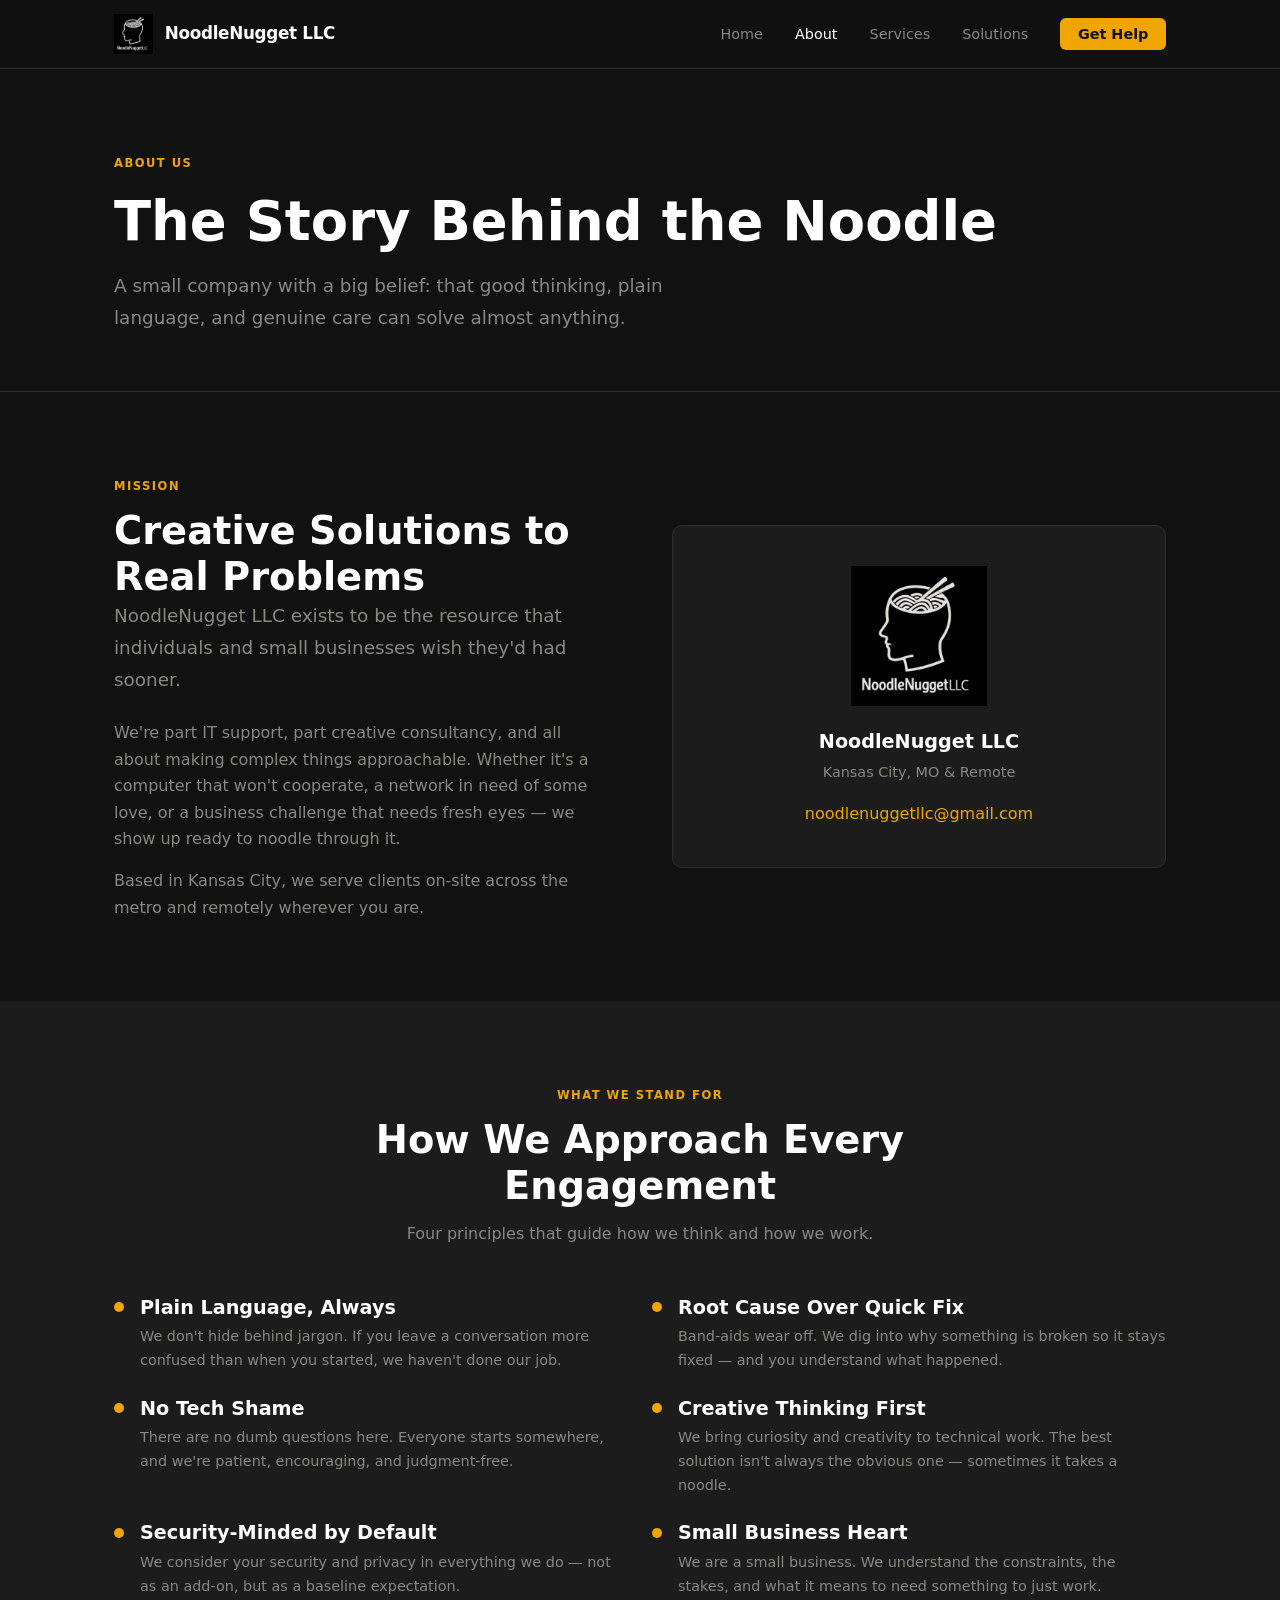
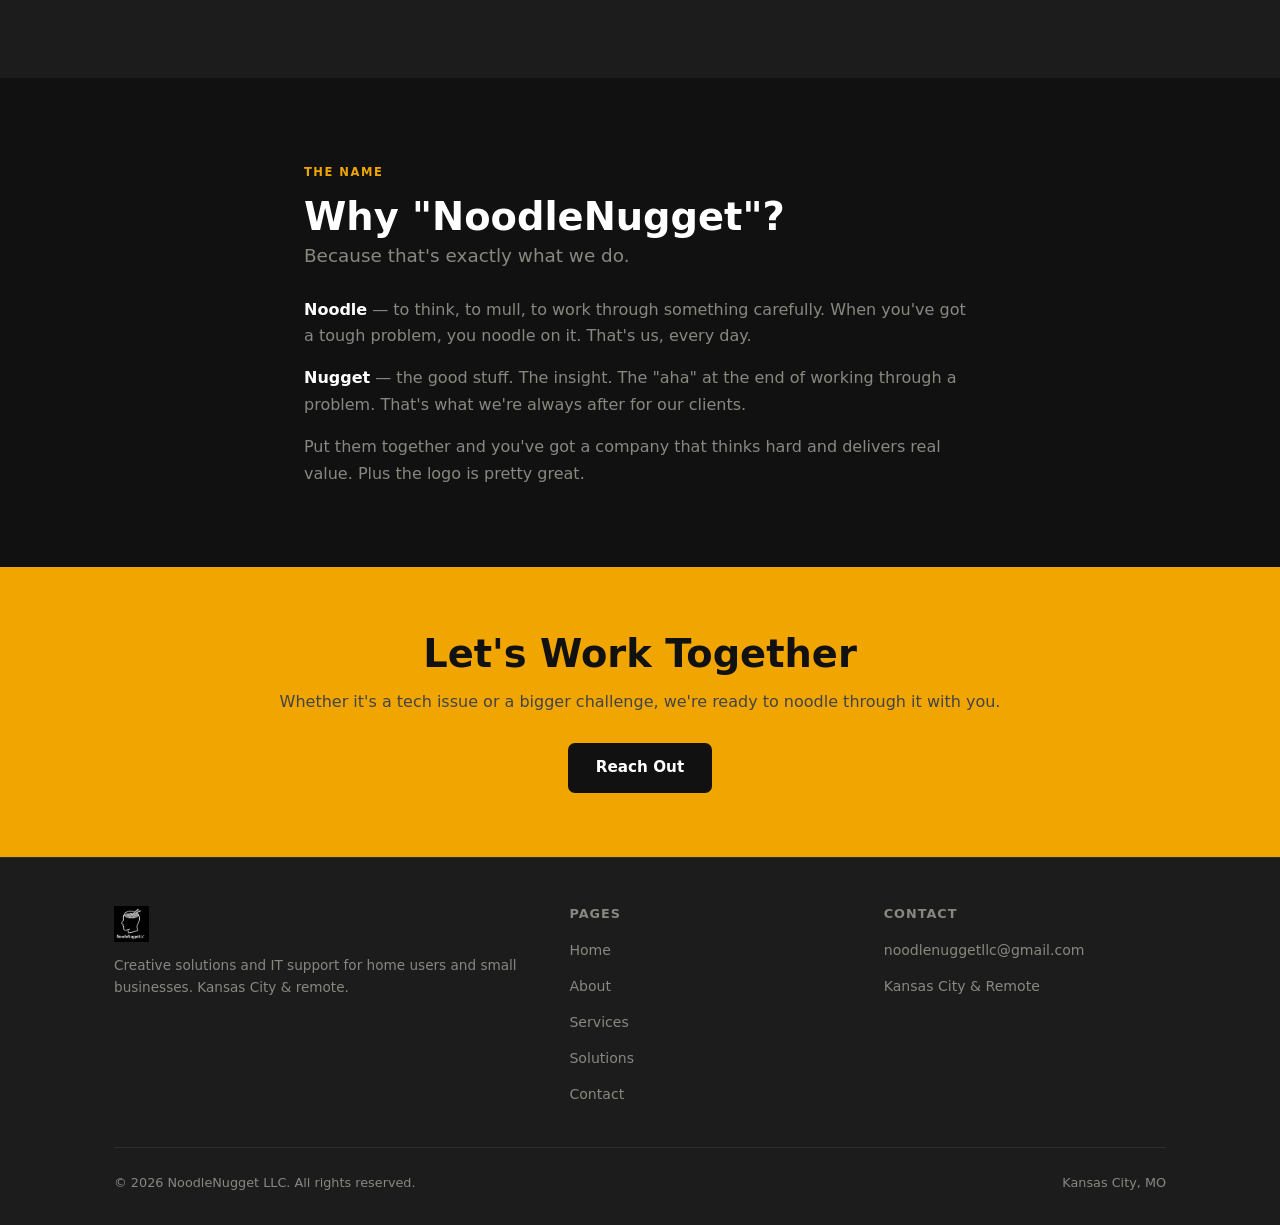
==== about.html @ a813c884 "Initial site launch for noodlenuggetllc.com 5-page static site: Home, About, Services, Solutions, Co" ====
<!DOCTYPE html>
<html lang="en">
<head>
  <meta charset="UTF-8" />
  <meta name="viewport" content="width=device-width, initial-scale=1.0" />
  <title>About — NoodleNugget LLC</title>
  <meta name="description" content="Learn about NoodleNugget LLC — a Kansas City creative think tank and IT support company built on approachable expertise and real-world solutions." />
  <link rel="stylesheet" href="css/style.css" />
  <link rel="icon" href="assets/logo.png" />
</head>
<body>

  <!-- NAV -->
  <nav>
    <div class="nav-inner">
      <a href="index.html" class="nav-logo">
        <img src="assets/logo.png" alt="NoodleNugget LLC logo" />
        <span>NoodleNugget LLC</span>
      </a>
      <button class="nav-toggle" onclick="toggleNav()" aria-label="Toggle menu">&#9776;</button>
      <ul class="nav-links" id="navLinks">
        <li><a href="index.html">Home</a></li>
        <li><a href="about.html" class="active">About</a></li>
        <li><a href="services.html">Services</a></li>
        <li><a href="solutions.html">Solutions</a></li>
        <li><a href="contact.html" class="nav-cta">Get Help</a></li>
      </ul>
    </div>
  </nav>

  <!-- PAGE HERO -->
  <section class="page-hero">
    <div class="container">
      <span class="tag">About Us</span>
      <h1>The Story Behind the Noodle</h1>
      <p class="lead">A small company with a big belief: that good thinking, plain language, and genuine care can solve almost anything.</p>
    </div>
  </section>

  <!-- MISSION -->
  <section class="section">
    <div class="container">
      <div class="grid-2" style="align-items:center; gap:4rem;">
        <div>
          <span class="tag">Mission</span>
          <h2>Creative Solutions to Real Problems</h2>
          <p class="lead" style="margin-bottom:1.5rem;">NoodleNugget LLC exists to be the resource that individuals and small businesses wish they'd had sooner.</p>
          <p style="color:var(--muted); margin-bottom:1rem;">We're part IT support, part creative consultancy, and all about making complex things approachable. Whether it's a computer that won't cooperate, a network in need of some love, or a business challenge that needs fresh eyes — we show up ready to noodle through it.</p>
          <p style="color:var(--muted);">Based in Kansas City, we serve clients on-site across the metro and remotely wherever you are.</p>
        </div>
        <div style="background:var(--surface); border:1px solid var(--border); border-radius:var(--radius); padding:2.5rem; text-align:center;">
          <img src="assets/logo.png" alt="NoodleNugget LLC" style="height:140px; width:auto; margin:0 auto 1.5rem; filter:invert(1);" />
          <h3 style="margin-bottom:0.5rem;">NoodleNugget LLC</h3>
          <p style="color:var(--muted); font-size:0.9rem;">Kansas City, MO &amp; Remote</p>
          <p style="margin-top:1rem;"><a href="mailto:noodlenuggetllc@gmail.com" style="color:var(--amber);">noodlenuggetllc@gmail.com</a></p>
        </div>
      </div>
    </div>
  </section>

  <!-- VALUES -->
  <section class="section section-alt">
    <div class="container">
      <div class="section-header center">
        <span class="tag">What We Stand For</span>
        <h2>How We Approach Every Engagement</h2>
        <p>Four principles that guide how we think and how we work.</p>
      </div>
      <div class="values-grid">
        <div class="value-item">
          <div class="value-dot"></div>
          <div>
            <h3 style="margin-bottom:0.4rem;">Plain Language, Always</h3>
            <p style="color:var(--muted); font-size:0.9rem;">We don't hide behind jargon. If you leave a conversation more confused than when you started, we haven't done our job.</p>
          </div>
        </div>
        <div class="value-item">
          <div class="value-dot"></div>
          <div>
            <h3 style="margin-bottom:0.4rem;">Root Cause Over Quick Fix</h3>
            <p style="color:var(--muted); font-size:0.9rem;">Band-aids wear off. We dig into why something is broken so it stays fixed — and you understand what happened.</p>
          </div>
        </div>
        <div class="value-item">
          <div class="value-dot"></div>
          <div>
            <h3 style="margin-bottom:0.4rem;">No Tech Shame</h3>
            <p style="color:var(--muted); font-size:0.9rem;">There are no dumb questions here. Everyone starts somewhere, and we're patient, encouraging, and judgment-free.</p>
          </div>
        </div>
        <div class="value-item">
          <div class="value-dot"></div>
          <div>
            <h3 style="margin-bottom:0.4rem;">Creative Thinking First</h3>
            <p style="color:var(--muted); font-size:0.9rem;">We bring curiosity and creativity to technical work. The best solution isn't always the obvious one — sometimes it takes a noodle.</p>
          </div>
        </div>
        <div class="value-item">
          <div class="value-dot"></div>
          <div>
            <h3 style="margin-bottom:0.4rem;">Security-Minded by Default</h3>
            <p style="color:var(--muted); font-size:0.9rem;">We consider your security and privacy in everything we do — not as an add-on, but as a baseline expectation.</p>
          </div>
        </div>
        <div class="value-item">
          <div class="value-dot"></div>
          <div>
            <h3 style="margin-bottom:0.4rem;">Small Business Heart</h3>
            <p style="color:var(--muted); font-size:0.9rem;">We are a small business. We understand the constraints, the stakes, and what it means to need something to just work.</p>
          </div>
        </div>
      </div>
    </div>
  </section>

  <!-- WHY THE NAME -->
  <section class="section">
    <div class="container" style="max-width:720px;">
      <span class="tag">The Name</span>
      <h2>Why "NoodleNugget"?</h2>
      <p class="lead" style="margin-bottom:1.5rem;">Because that's exactly what we do.</p>
      <p style="color:var(--muted); margin-bottom:1rem;"><strong style="color:var(--white);">Noodle</strong> — to think, to mull, to work through something carefully. When you've got a tough problem, you noodle on it. That's us, every day.</p>
      <p style="color:var(--muted); margin-bottom:1rem;"><strong style="color:var(--white);">Nugget</strong> — the good stuff. The insight. The "aha" at the end of working through a problem. That's what we're always after for our clients.</p>
      <p style="color:var(--muted);">Put them together and you've got a company that thinks hard and delivers real value. Plus the logo is pretty great.</p>
    </div>
  </section>

  <!-- CTA -->
  <div class="cta-band">
    <div class="container">
      <h2>Let's Work Together</h2>
      <p>Whether it's a tech issue or a bigger challenge, we're ready to noodle through it with you.</p>
      <a href="contact.html" class="btn btn-dark">Reach Out</a>
    </div>
  </div>

  <!-- FOOTER -->
  <footer>
    <div class="container">
      <div class="footer-inner">
        <div class="footer-brand">
          <img src="assets/logo.png" alt="NoodleNugget LLC" />
          <p>Creative solutions and IT support for home users and small businesses. Kansas City &amp; remote.</p>
        </div>
        <div class="footer-col">
          <h4>Pages</h4>
          <ul>
            <li><a href="index.html">Home</a></li>
            <li><a href="about.html">About</a></li>
            <li><a href="services.html">Services</a></li>
            <li><a href="solutions.html">Solutions</a></li>
            <li><a href="contact.html">Contact</a></li>
          </ul>
        </div>
        <div class="footer-col">
          <h4>Contact</h4>
          <ul>
            <li><a href="mailto:noodlenuggetllc@gmail.com">noodlenuggetllc@gmail.com</a></li>
            <li><a href="contact.html">Kansas City &amp; Remote</a></li>
          </ul>
        </div>
      </div>
      <div class="footer-bottom">
        <span>&copy; 2026 NoodleNugget LLC. All rights reserved.</span>
        <span>Kansas City, MO</span>
      </div>
    </div>
  </footer>

  <script>
    function toggleNav() {
      document.getElementById('navLinks').classList.toggle('open');
    }
  </script>
</body>
</html>
---- css/style.css ----
/* =============================================
   NoodleNugget LLC — Global Stylesheet
   ============================================= */

:root {
  --bg:        #111111;
  --surface:   #1c1c1c;
  --surface2:  #242424;
  --border:    #2e2e2e;
  --amber:     #f0a500;
  --amber-lt:  #f5bc40;
  --text:      #e8e8e6;
  --muted:     #888880;
  --white:     #ffffff;
  --radius:    10px;
  --max-w:     1100px;
  --font:      'Inter', 'Segoe UI', system-ui, sans-serif;
  --font-head: 'Inter', 'Segoe UI', system-ui, sans-serif;
}

/* Reset */
*, *::before, *::after { box-sizing: border-box; margin: 0; padding: 0; }
html { scroll-behavior: smooth; }

body {
  font-family: var(--font);
  background: var(--bg);
  color: var(--text);
  line-height: 1.65;
  font-size: 1rem;
}

img { max-width: 100%; display: block; }
a  { color: var(--amber); text-decoration: none; }
a:hover { color: var(--amber-lt); }

/* ── UTILITIES ────────────────────────────── */
.container {
  max-width: var(--max-w);
  margin: 0 auto;
  padding: 0 1.5rem;
}

.section {
  padding: 5rem 0;
}

.section-alt {
  background: var(--surface);
}

.tag {
  display: inline-block;
  font-size: 0.72rem;
  font-weight: 700;
  text-transform: uppercase;
  letter-spacing: 1.5px;
  color: var(--amber);
  margin-bottom: 0.75rem;
}

h1, h2, h3, h4 {
  font-family: var(--font-head);
  font-weight: 700;
  line-height: 1.2;
  color: var(--white);
}

h1 { font-size: clamp(2.2rem, 5vw, 3.4rem); }
h2 { font-size: clamp(1.6rem, 3.5vw, 2.4rem); }
h3 { font-size: 1.2rem; }

p { color: var(--text); margin-bottom: 1rem; }
p:last-child { margin-bottom: 0; }

.lead {
  font-size: 1.15rem;
  color: var(--muted);
  line-height: 1.75;
}

.btn {
  display: inline-block;
  padding: 0.75rem 1.75rem;
  border-radius: 7px;
  font-weight: 600;
  font-size: 0.95rem;
  cursor: pointer;
  border: none;
  transition: all 0.2s;
  text-decoration: none;
}

.btn-primary {
  background: var(--amber);
  color: #111;
}

.btn-primary:hover {
  background: var(--amber-lt);
  color: #111;
  transform: translateY(-1px);
}

.btn-ghost {
  background: transparent;
  border: 1px solid var(--border);
  color: var(--text);
}

.btn-ghost:hover {
  border-color: var(--amber);
  color: var(--amber);
}

.grid-2 {
  display: grid;
  grid-template-columns: 1fr 1fr;
  gap: 2rem;
}

.grid-3 {
  display: grid;
  grid-template-columns: repeat(3, 1fr);
  gap: 1.5rem;
}

@media (max-width: 780px) {
  .grid-2, .grid-3 { grid-template-columns: 1fr; }
}

/* ── NAV ──────────────────────────────────── */
nav {
  position: sticky;
  top: 0;
  z-index: 100;
  background: rgba(17, 17, 17, 0.92);
  backdrop-filter: blur(12px);
  border-bottom: 1px solid var(--border);
}

.nav-inner {
  display: flex;
  align-items: center;
  justify-content: space-between;
  height: 68px;
  max-width: var(--max-w);
  margin: 0 auto;
  padding: 0 1.5rem;
}

.nav-logo {
  display: flex;
  align-items: center;
  gap: 0.75rem;
  text-decoration: none;
}

.nav-logo img {
  height: 40px;
  width: auto;
  filter: invert(1);
}

.nav-logo span {
  font-weight: 700;
  font-size: 1.05rem;
  color: var(--white);
  letter-spacing: -0.3px;
}

.nav-links {
  display: flex;
  align-items: center;
  gap: 2rem;
  list-style: none;
}

.nav-links a {
  color: var(--muted);
  font-size: 0.9rem;
  font-weight: 500;
  transition: color 0.2s;
  text-decoration: none;
}

.nav-links a:hover,
.nav-links a.active {
  color: var(--white);
}

.nav-cta {
  background: var(--amber);
  color: #111 !important;
  padding: 0.5rem 1.1rem;
  border-radius: 6px;
  font-weight: 600 !important;
}

.nav-cta:hover {
  background: var(--amber-lt);
  color: #111 !important;
}

.nav-toggle {
  display: none;
  background: none;
  border: none;
  color: var(--text);
  font-size: 1.4rem;
  cursor: pointer;
}

@media (max-width: 700px) {
  .nav-links { display: none; }
  .nav-toggle { display: block; }
  .nav-links.open {
    display: flex;
    flex-direction: column;
    position: absolute;
    top: 68px;
    left: 0; right: 0;
    background: var(--surface);
    border-bottom: 1px solid var(--border);
    padding: 1rem 1.5rem;
    gap: 1rem;
  }
}

/* ── HERO ─────────────────────────────────── */
.hero {
  padding: 7rem 0 5rem;
  position: relative;
  overflow: hidden;
}

.hero::before {
  content: '';
  position: absolute;
  top: -200px; right: -200px;
  width: 600px; height: 600px;
  background: radial-gradient(circle, rgba(240,165,0,0.08) 0%, transparent 70%);
  pointer-events: none;
}

.hero-inner {
  display: grid;
  grid-template-columns: 1fr auto;
  gap: 3rem;
  align-items: center;
}

.hero-badge {
  display: inline-flex;
  align-items: center;
  gap: 0.5rem;
  background: rgba(240,165,0,0.1);
  border: 1px solid rgba(240,165,0,0.25);
  border-radius: 99px;
  padding: 0.35rem 1rem;
  font-size: 0.8rem;
  font-weight: 600;
  color: var(--amber);
  margin-bottom: 1.5rem;
}

.hero h1 { margin-bottom: 1.25rem; }

.hero h1 em {
  font-style: normal;
  color: var(--amber);
}

.hero .lead { margin-bottom: 2rem; }

.hero-actions {
  display: flex;
  gap: 1rem;
  flex-wrap: wrap;
}

.hero-logo {
  width: 220px;
  flex-shrink: 0;
  opacity: 0.9;
  filter: invert(1);
}

@media (max-width: 700px) {
  .hero-inner { grid-template-columns: 1fr; }
  .hero-logo { display: none; }
}

/* ── WHAT WE DO STRIP ─────────────────────── */
.pillars {
  display: grid;
  grid-template-columns: repeat(3, 1fr);
  gap: 1px;
  background: var(--border);
  border-top: 1px solid var(--border);
  border-bottom: 1px solid var(--border);
}

.pillar {
  background: var(--bg);
  padding: 2.5rem 2rem;
  text-align: center;
  transition: background 0.2s;
}

.pillar:hover { background: var(--surface); }

.pillar-icon {
  font-size: 2rem;
  margin-bottom: 1rem;
}

.pillar h3 { margin-bottom: 0.5rem; }
.pillar p  { font-size: 0.9rem; color: var(--muted); }

@media (max-width: 700px) {
  .pillars { grid-template-columns: 1fr; }
}

/* ── CARDS ────────────────────────────────── */
.card {
  background: var(--surface);
  border: 1px solid var(--border);
  border-radius: var(--radius);
  padding: 1.75rem;
  transition: border-color 0.2s, transform 0.2s;
}

.card:hover {
  border-color: var(--amber);
  transform: translateY(-2px);
}

.card-icon {
  font-size: 1.75rem;
  margin-bottom: 1rem;
}

.card h3 { margin-bottom: 0.5rem; }
.card p  { font-size: 0.9rem; color: var(--muted); }

/* Service list cards */
.service-card {
  background: var(--surface);
  border: 1px solid var(--border);
  border-radius: var(--radius);
  padding: 1.75rem;
  border-left: 3px solid var(--amber);
}

.service-card h3 { margin-bottom: 0.75rem; }

.service-card ul {
  list-style: none;
  display: flex;
  flex-direction: column;
  gap: 0.5rem;
}

.service-card ul li {
  font-size: 0.88rem;
  color: var(--muted);
  padding-left: 1.25rem;
  position: relative;
}

.service-card ul li::before {
  content: '→';
  position: absolute;
  left: 0;
  color: var(--amber);
  font-size: 0.8rem;
}

/* ── SECTION HEADER ───────────────────────── */
.section-header {
  margin-bottom: 3rem;
}

.section-header.center {
  text-align: center;
  max-width: 600px;
  margin-left: auto;
  margin-right: auto;
}

.section-header h2 { margin-bottom: 0.75rem; }
.section-header p  { color: var(--muted); }

/* ── CTA BAND ─────────────────────────────── */
.cta-band {
  background: var(--amber);
  padding: 4rem 0;
  text-align: center;
}

.cta-band h2 { color: #111; margin-bottom: 0.75rem; }
.cta-band p  { color: #444; margin-bottom: 1.75rem; }

.btn-dark {
  background: #111;
  color: var(--white);
}

.btn-dark:hover {
  background: #222;
  color: var(--white);
  transform: translateY(-1px);
}

/* ── FOOTER ───────────────────────────────── */
footer {
  background: var(--surface);
  border-top: 1px solid var(--border);
  padding: 3rem 0 2rem;
}

.footer-inner {
  display: grid;
  grid-template-columns: 1.5fr 1fr 1fr;
  gap: 2rem;
  margin-bottom: 2.5rem;
}

@media (max-width: 700px) {
  .footer-inner { grid-template-columns: 1fr; }
}

.footer-brand img {
  height: 36px;
  filter: invert(1);
  margin-bottom: 0.75rem;
}

.footer-brand p {
  font-size: 0.85rem;
  color: var(--muted);
}

.footer-col h4 {
  font-size: 0.8rem;
  text-transform: uppercase;
  letter-spacing: 1px;
  color: var(--muted);
  margin-bottom: 1rem;
}

.footer-col ul {
  list-style: none;
  display: flex;
  flex-direction: column;
  gap: 0.6rem;
}

.footer-col ul a {
  font-size: 0.88rem;
  color: var(--muted);
  text-decoration: none;
  transition: color 0.2s;
}

.footer-col ul a:hover { color: var(--white); }

.footer-bottom {
  border-top: 1px solid var(--border);
  padding-top: 1.5rem;
  display: flex;
  justify-content: space-between;
  align-items: center;
  font-size: 0.8rem;
  color: var(--muted);
  flex-wrap: wrap;
  gap: 0.5rem;
}

/* ── CONTACT FORM ─────────────────────────── */
.contact-form {
  display: flex;
  flex-direction: column;
  gap: 1rem;
}

.form-row {
  display: grid;
  grid-template-columns: 1fr 1fr;
  gap: 1rem;
}

@media (max-width: 580px) {
  .form-row { grid-template-columns: 1fr; }
}

.form-group {
  display: flex;
  flex-direction: column;
  gap: 0.4rem;
}

.form-group label {
  font-size: 0.82rem;
  color: var(--muted);
  font-weight: 500;
}

.form-group input,
.form-group textarea,
.form-group select {
  background: var(--bg);
  border: 1px solid var(--border);
  border-radius: 6px;
  color: var(--text);
  font-family: var(--font);
  font-size: 0.95rem;
  padding: 0.7rem 0.9rem;
  outline: none;
  transition: border-color 0.2s;
  width: 100%;
}

.form-group input:focus,
.form-group textarea:focus,
.form-group select:focus {
  border-color: var(--amber);
}

.form-group textarea {
  resize: vertical;
  min-height: 130px;
}

/* ── PAGE HERO ────────────────────────────── */
.page-hero {
  padding: 5rem 0 3.5rem;
  border-bottom: 1px solid var(--border);
}

.page-hero .tag { margin-bottom: 1rem; }
.page-hero h1  { margin-bottom: 1rem; }
.page-hero .lead { max-width: 640px; }

/* ── ABOUT ────────────────────────────────── */
.values-grid {
  display: grid;
  grid-template-columns: repeat(2, 1fr);
  gap: 1.5rem;
}

@media (max-width: 600px) {
  .values-grid { grid-template-columns: 1fr; }
}

.value-item {
  display: flex;
  gap: 1rem;
  align-items: flex-start;
}

.value-dot {
  width: 10px;
  height: 10px;
  border-radius: 50%;
  background: var(--amber);
  flex-shrink: 0;
  margin-top: 0.4rem;
}

/* ── SOLUTIONS ────────────────────────────── */
.think-grid {
  display: grid;
  grid-template-columns: repeat(2, 1fr);
  gap: 1.5rem;
}

@media (max-width: 640px) {
  .think-grid { grid-template-columns: 1fr; }
}

/* ── ANIMATIONS ───────────────────────────── */
@keyframes fadeUp {
  from { opacity: 0; transform: translateY(20px); }
  to   { opacity: 1; transform: translateY(0); }
}

.fade-up {
  animation: fadeUp 0.5s ease both;
}
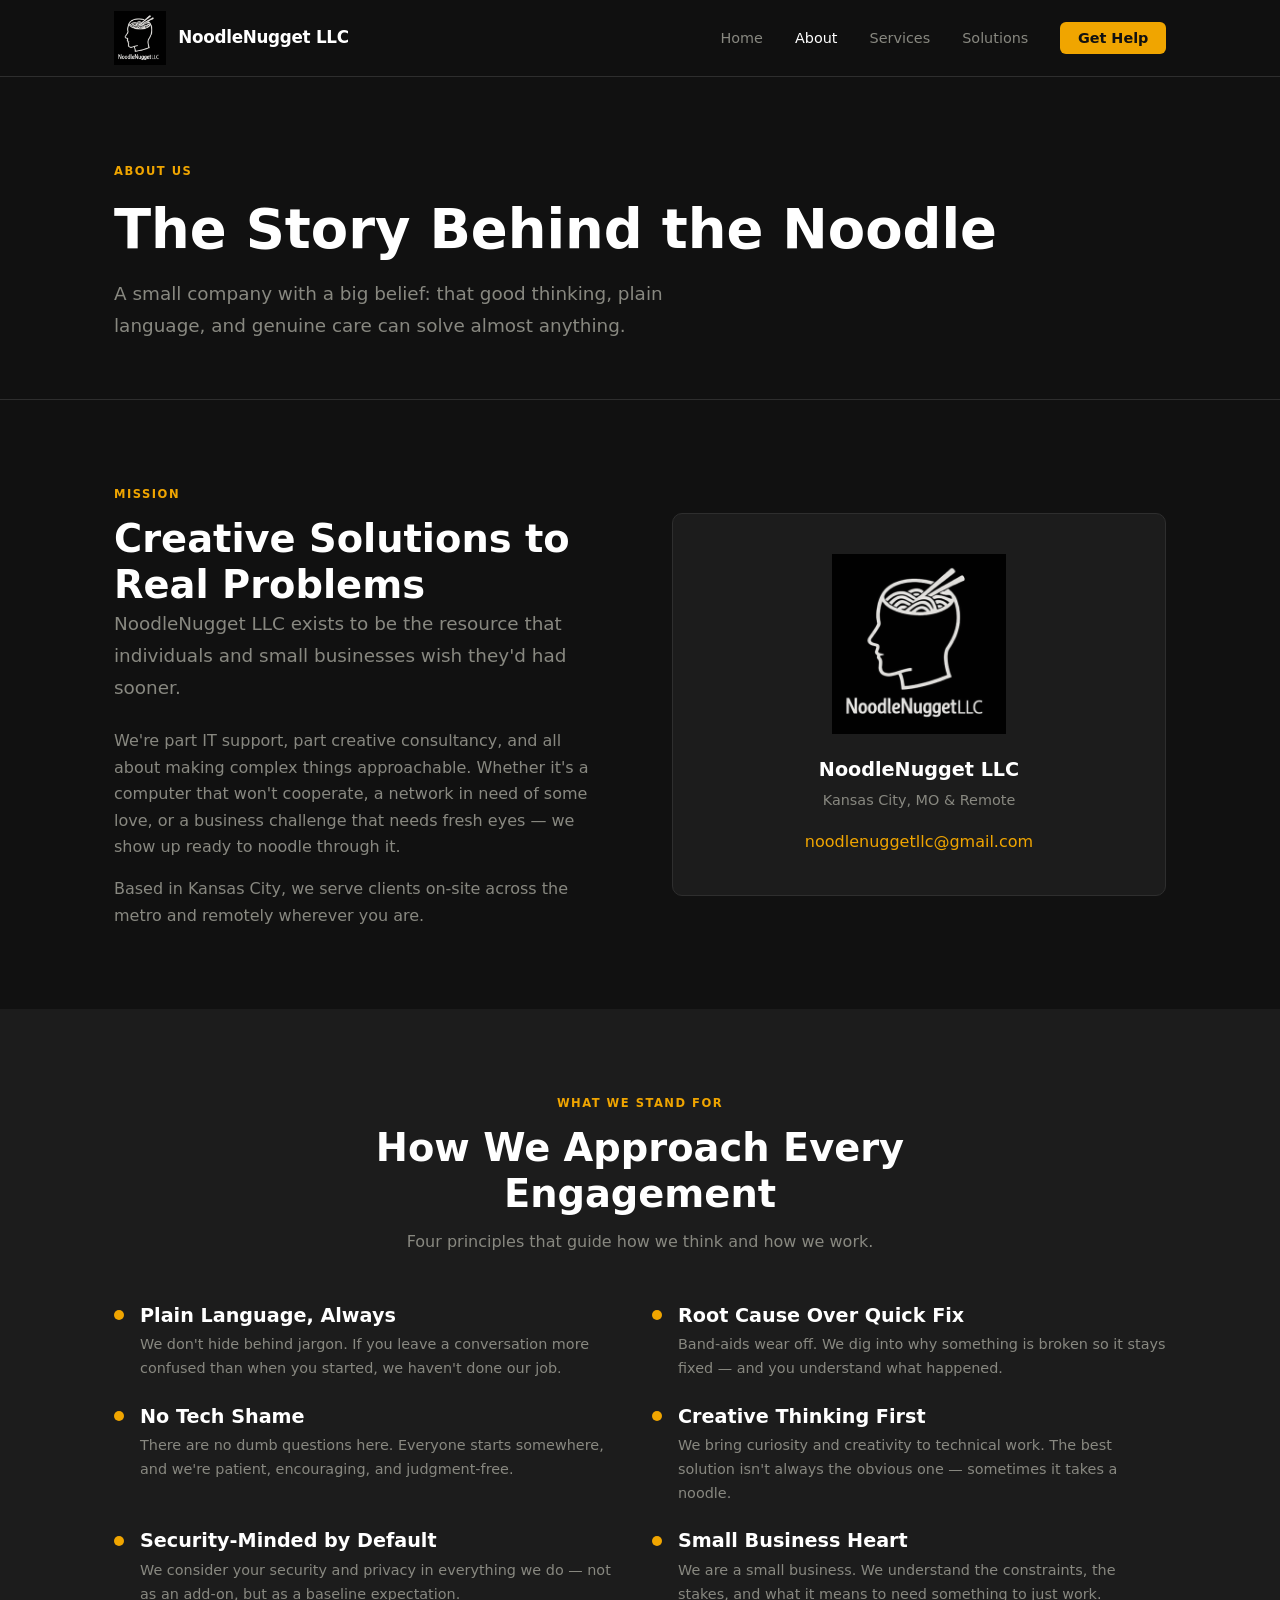
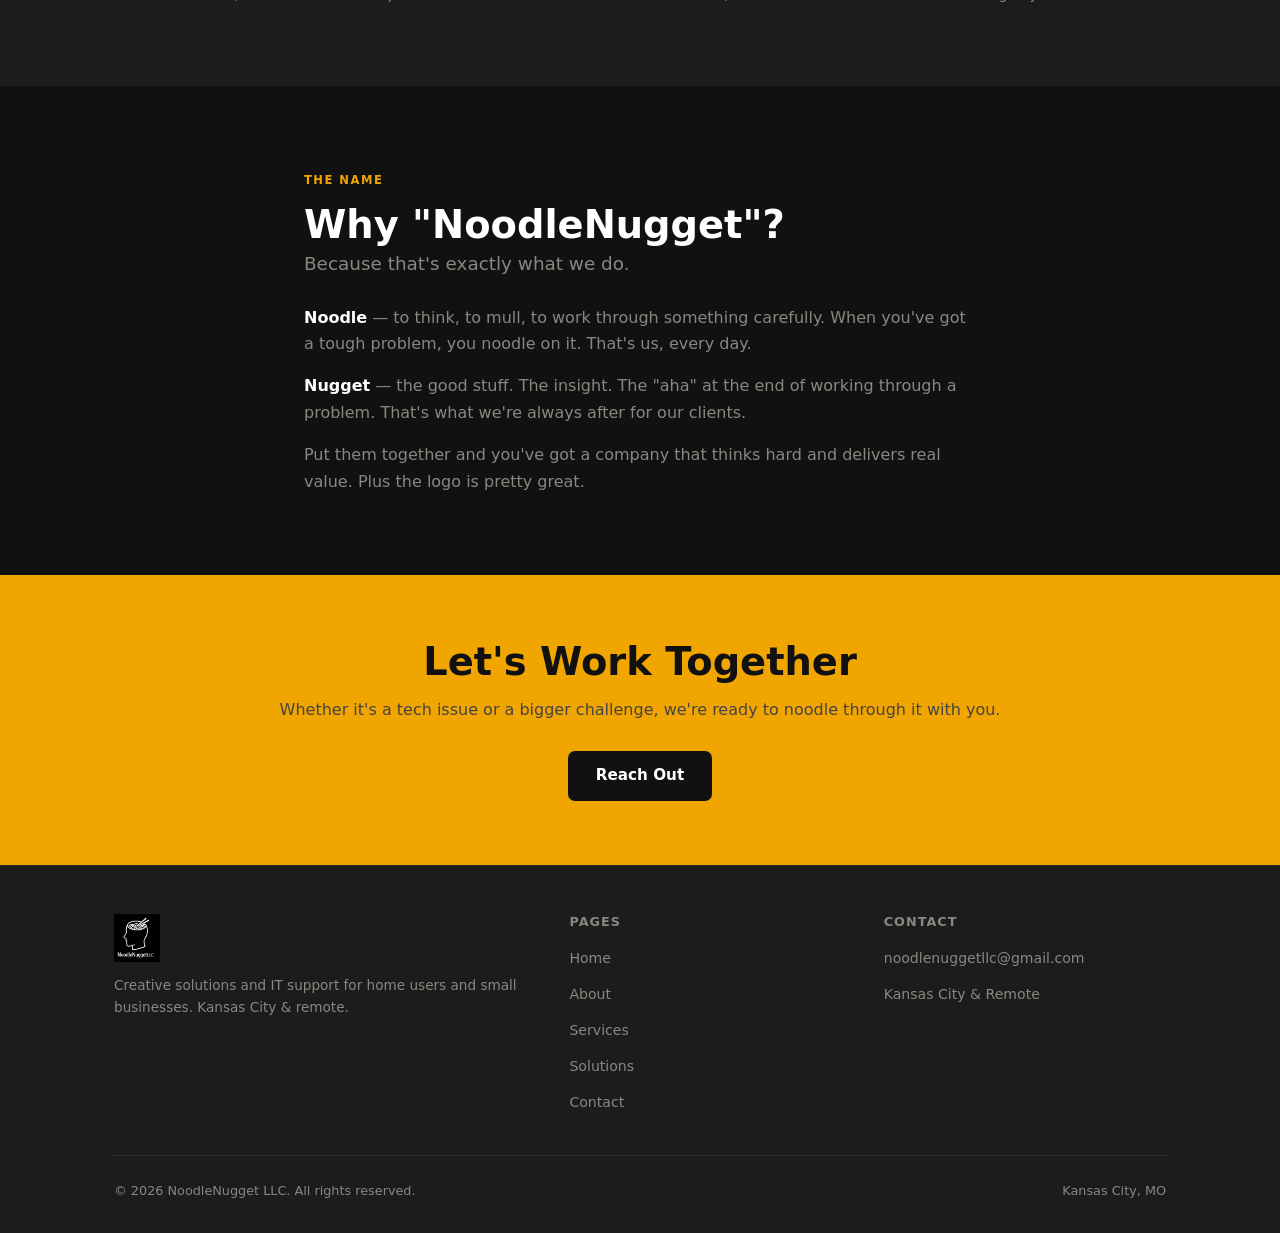
==== commit 5ec3a95c: "Enlarge logo across nav, hero, footer, and about page Co-Authored-By: Claude Sonnet 4.6 <noreply@ant" ====
--- a/about.html
+++ b/about.html
@@ -49,7 +49,7 @@
           <p style="color:var(--muted);">Based in Kansas City, we serve clients on-site across the metro and remotely wherever you are.</p>
         </div>
         <div style="background:var(--surface); border:1px solid var(--border); border-radius:var(--radius); padding:2.5rem; text-align:center;">
-          <img src="assets/logo.png" alt="NoodleNugget LLC" style="height:140px; width:auto; margin:0 auto 1.5rem; filter:invert(1);" />
+          <img src="assets/logo.png" alt="NoodleNugget LLC" style="height:180px; width:auto; margin:0 auto 1.5rem; filter:invert(1);" />
           <h3 style="margin-bottom:0.5rem;">NoodleNugget LLC</h3>
           <p style="color:var(--muted); font-size:0.9rem;">Kansas City, MO &amp; Remote</p>
           <p style="margin-top:1rem;"><a href="mailto:noodlenuggetllc@gmail.com" style="color:var(--amber);">noodlenuggetllc@gmail.com</a></p>
--- a/css/style.css
+++ b/css/style.css
@@ -143,7 +143,7 @@
   display: flex;
   align-items: center;
   justify-content: space-between;
-  height: 68px;
+  height: 76px;
   max-width: var(--max-w);
   margin: 0 auto;
   padding: 0 1.5rem;
@@ -157,7 +157,7 @@
 }
 
 .nav-logo img {
-  height: 40px;
+  height: 54px;
   width: auto;
   filter: invert(1);
 }
@@ -280,7 +280,7 @@
 }
 
 .hero-logo {
-  width: 220px;
+  width: 270px;
   flex-shrink: 0;
   opacity: 0.9;
   filter: invert(1);
@@ -432,7 +432,7 @@
 }
 
 .footer-brand img {
-  height: 36px;
+  height: 48px;
   filter: invert(1);
   margin-bottom: 0.75rem;
 }
@@ -525,7 +525,9 @@
 .form-group input:focus,
 .form-group textarea:focus,
 .form-group select:focus {
+  outline: none;
   border-color: var(--amber);
+  box-shadow: 0 0 0 3px rgba(240, 165, 0, 0.15);
 }
 
 .form-group textarea {
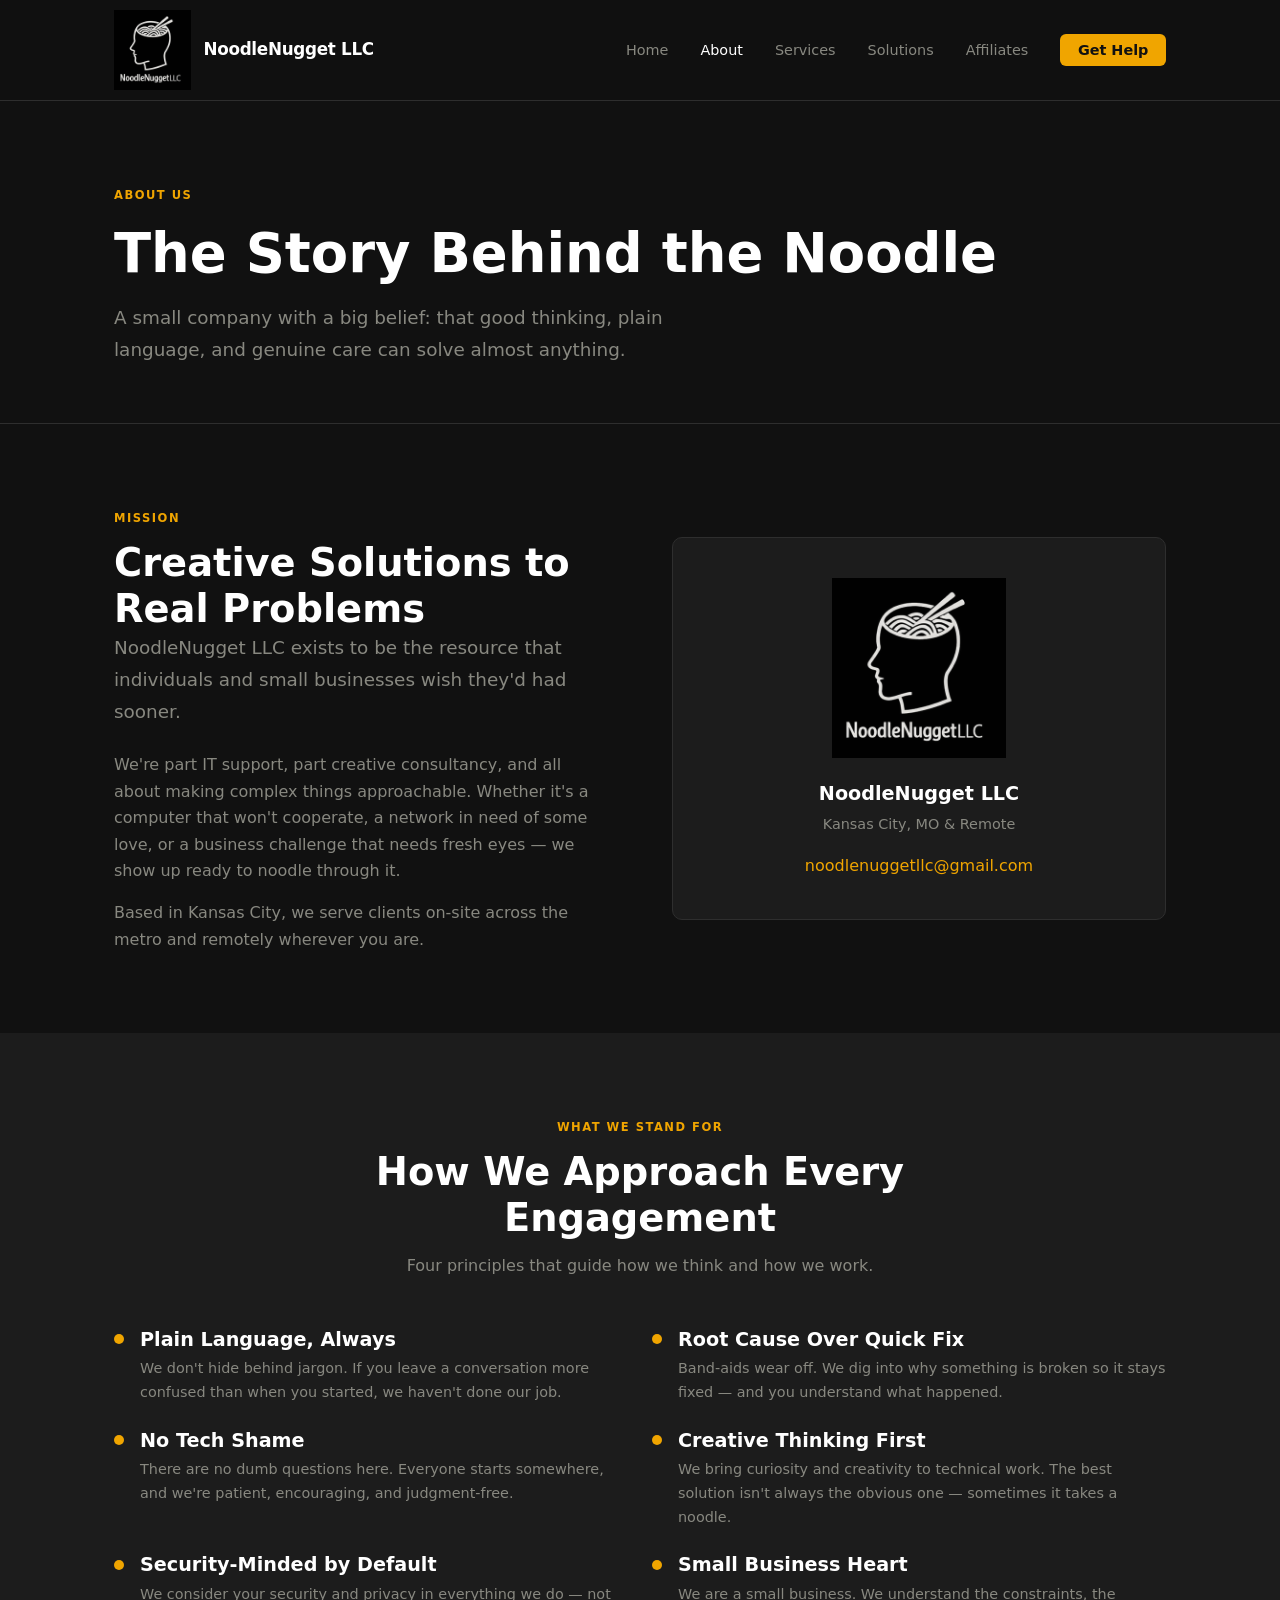
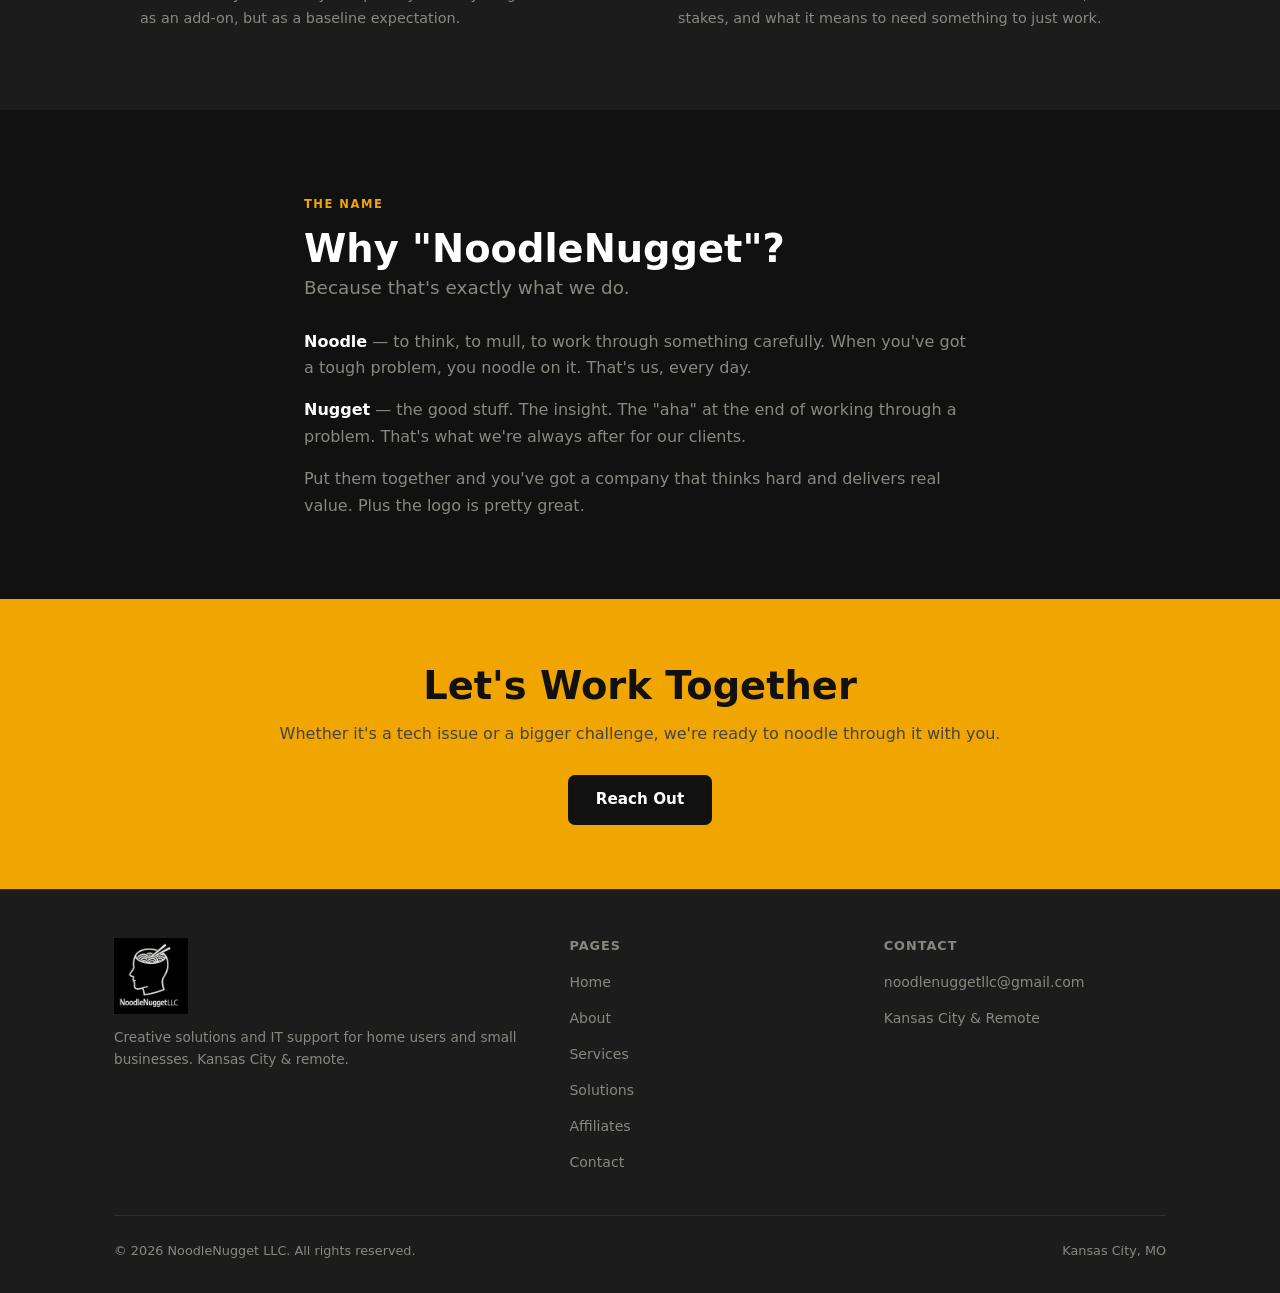
==== commit e1bd0ebc: "Add affiliates page featuring EZSoundKC - New affiliates.html with affiliate card, logo, blurb, and " ====
--- a/about.html
+++ b/about.html
@@ -23,6 +23,7 @@
         <li><a href="about.html" class="active">About</a></li>
         <li><a href="services.html">Services</a></li>
         <li><a href="solutions.html">Solutions</a></li>
+        <li><a href="affiliates.html">Affiliates</a></li>
         <li><a href="contact.html" class="nav-cta">Get Help</a></li>
       </ul>
     </div>
@@ -149,6 +150,7 @@
             <li><a href="about.html">About</a></li>
             <li><a href="services.html">Services</a></li>
             <li><a href="solutions.html">Solutions</a></li>
+            <li><a href="affiliates.html">Affiliates</a></li>
             <li><a href="contact.html">Contact</a></li>
           </ul>
         </div>
--- a/css/style.css
+++ b/css/style.css
@@ -143,7 +143,7 @@
   display: flex;
   align-items: center;
   justify-content: space-between;
-  height: 76px;
+  height: 100px;
   max-width: var(--max-w);
   margin: 0 auto;
   padding: 0 1.5rem;
@@ -157,7 +157,7 @@
 }
 
 .nav-logo img {
-  height: 54px;
+  height: 80px;
   width: auto;
   filter: invert(1);
 }
@@ -310,10 +310,6 @@
 
 .pillar:hover { background: var(--surface); }
 
-.pillar-icon {
-  font-size: 2rem;
-  margin-bottom: 1rem;
-}
 
 .pillar h3 { margin-bottom: 0.5rem; }
 .pillar p  { font-size: 0.9rem; color: var(--muted); }
@@ -336,10 +332,6 @@
   transform: translateY(-2px);
 }
 
-.card-icon {
-  font-size: 1.75rem;
-  margin-bottom: 1rem;
-}
 
 .card h3 { margin-bottom: 0.5rem; }
 .card p  { font-size: 0.9rem; color: var(--muted); }
@@ -432,7 +424,7 @@
 }
 
 .footer-brand img {
-  height: 48px;
+  height: 76px;
   filter: invert(1);
   margin-bottom: 0.75rem;
 }
@@ -582,6 +574,69 @@
   .think-grid { grid-template-columns: 1fr; }
 }
 
+/* ── AFFILIATES ───────────────────────────── */
+.affiliate-grid {
+  display: flex;
+  flex-direction: column;
+  gap: 2.5rem;
+}
+
+.affiliate-card {
+  display: grid;
+  grid-template-columns: 240px 1fr;
+  gap: 2.5rem;
+  background: var(--surface);
+  border: 1px solid var(--border);
+  border-radius: var(--radius);
+  padding: 2.5rem;
+  align-items: start;
+  transition: border-color 0.2s;
+}
+
+.affiliate-card:hover {
+  border-color: var(--amber);
+}
+
+.affiliate-logo-wrap {
+  display: flex;
+  align-items: center;
+  justify-content: center;
+  background: #fff;
+  border-radius: 8px;
+  padding: 1.25rem;
+  aspect-ratio: 1;
+}
+
+.affiliate-logo {
+  width: 100%;
+  height: auto;
+  object-fit: contain;
+  border-radius: 4px;
+}
+
+.affiliate-meta {
+  margin-bottom: 0.75rem;
+}
+
+.affiliate-meta h2 {
+  margin-bottom: 0.3rem;
+}
+
+.affiliate-btn {
+  margin-top: 1.5rem;
+  display: inline-block;
+}
+
+@media (max-width: 680px) {
+  .affiliate-card {
+    grid-template-columns: 1fr;
+  }
+  .affiliate-logo-wrap {
+    max-width: 180px;
+    aspect-ratio: 1;
+  }
+}
+
 /* ── ANIMATIONS ───────────────────────────── */
 @keyframes fadeUp {
   from { opacity: 0; transform: translateY(20px); }
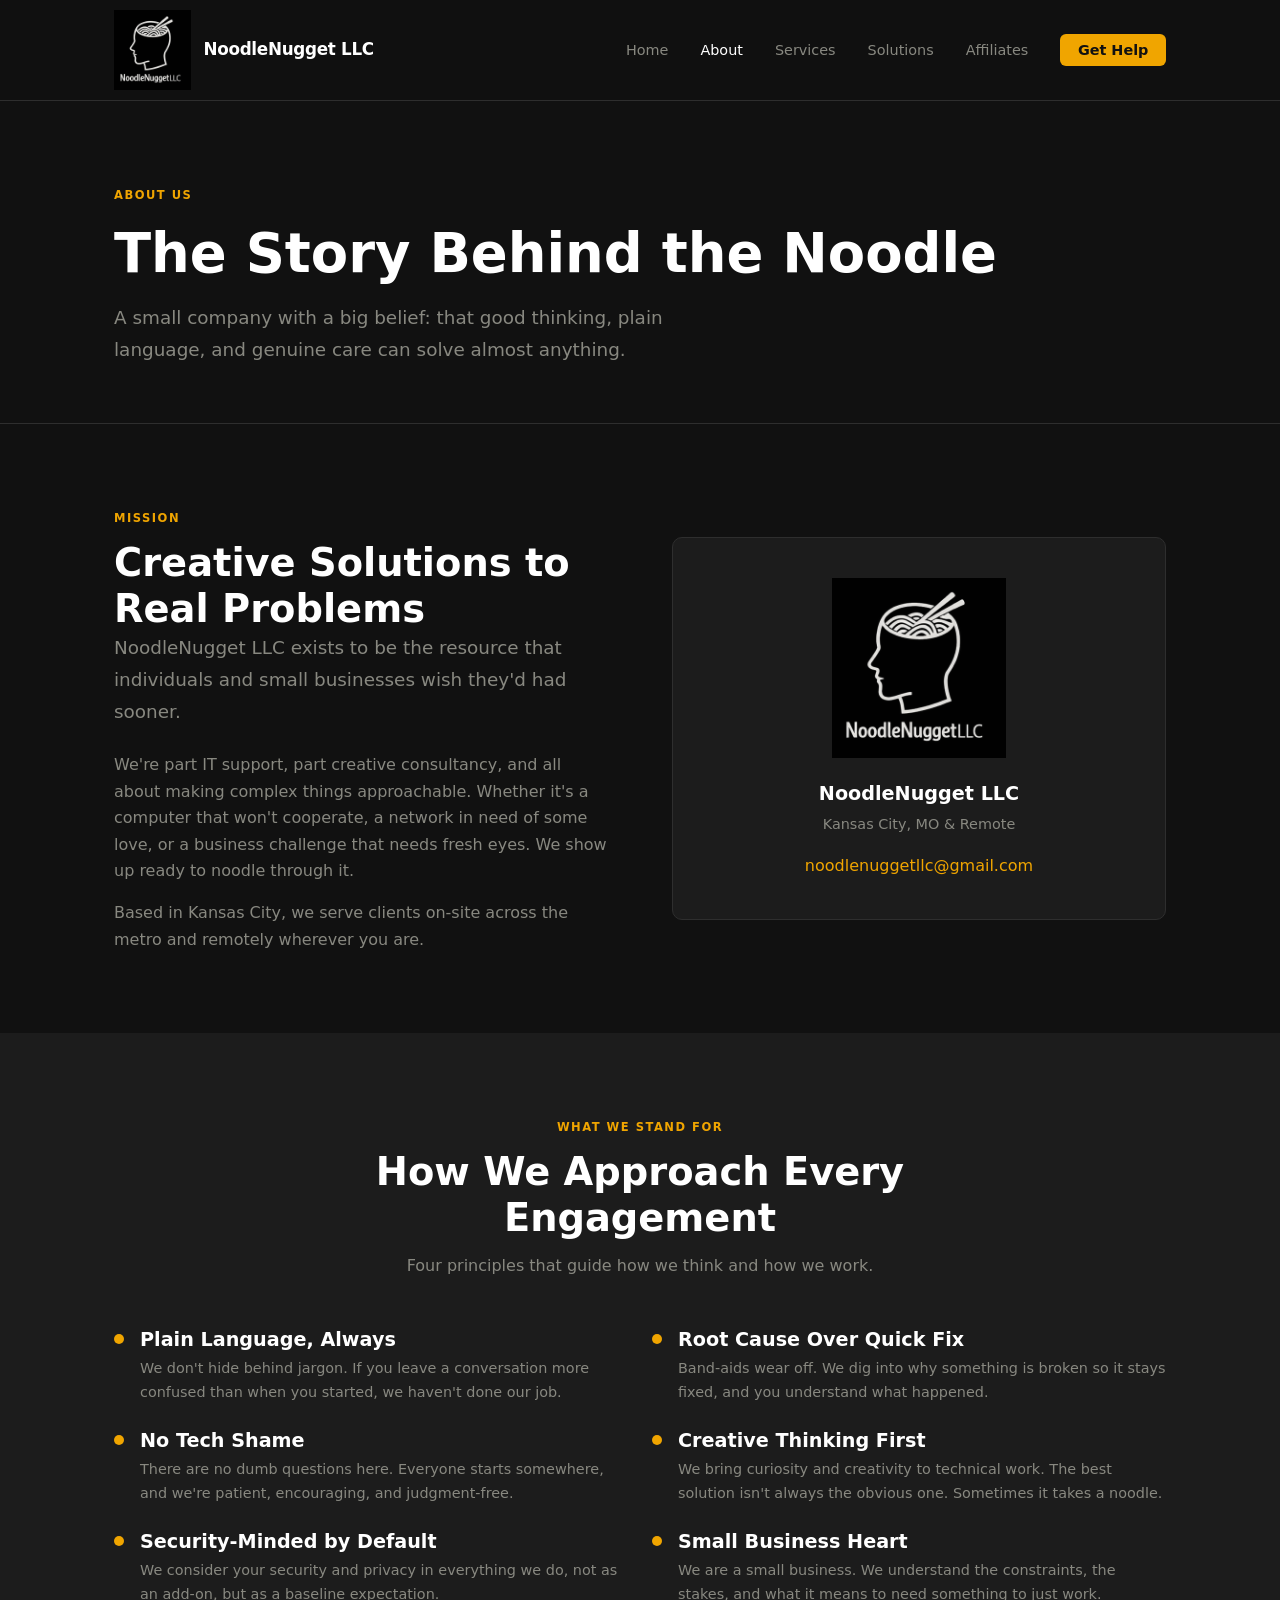
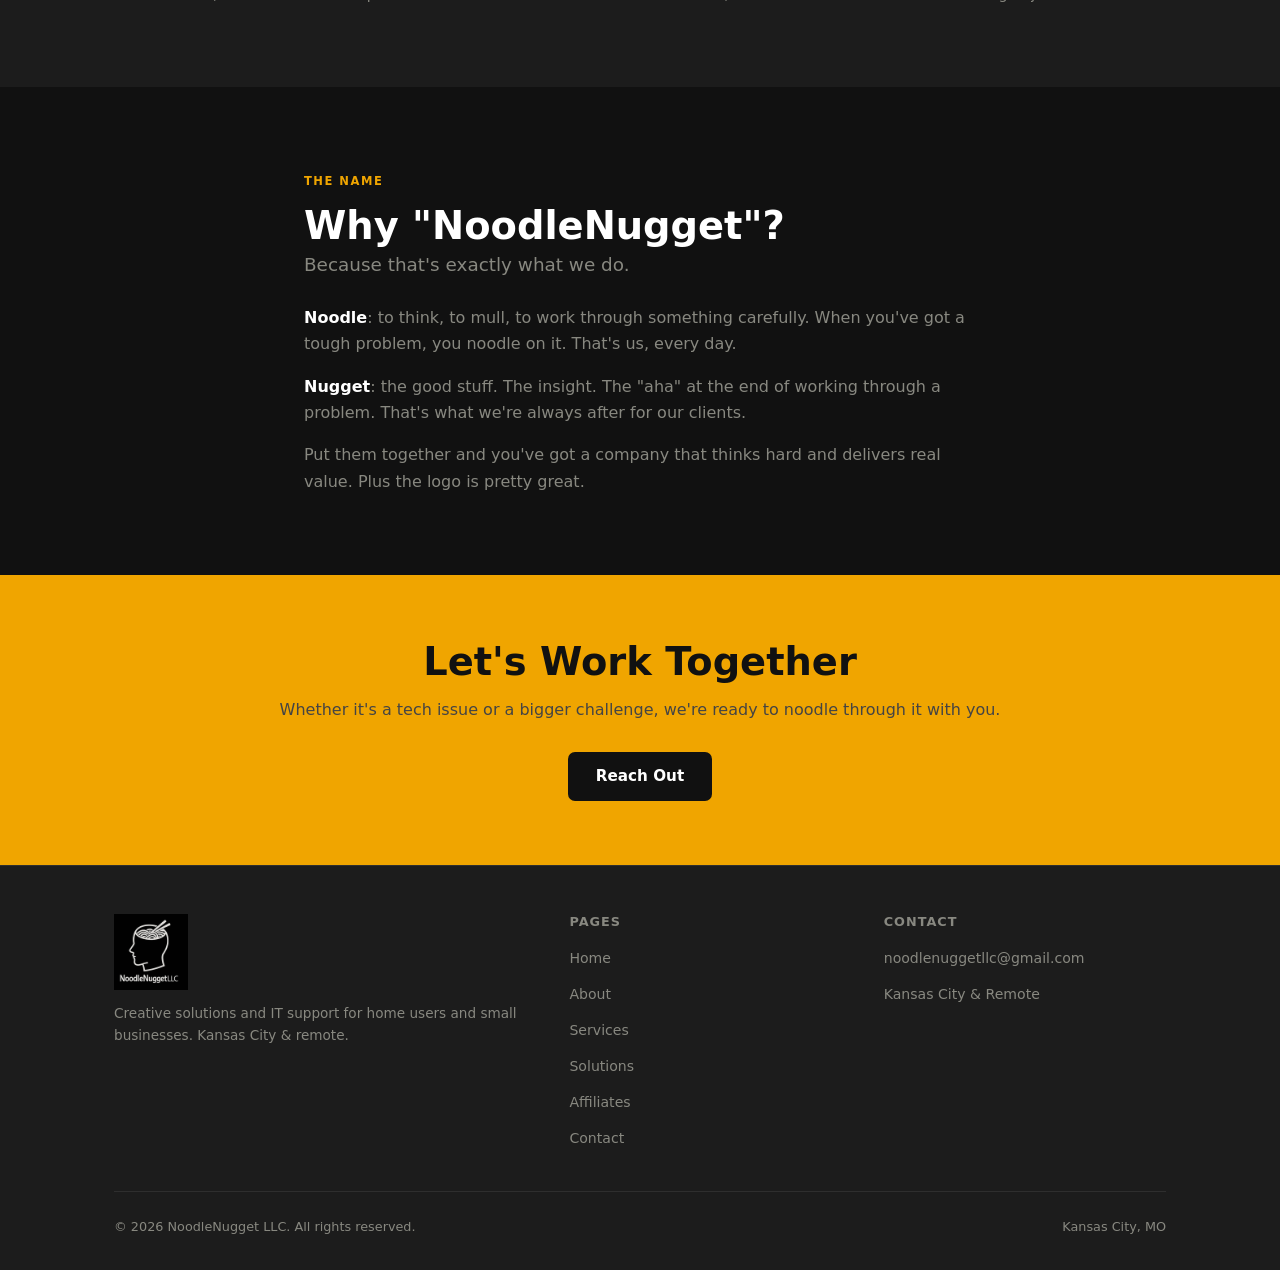
==== commit b7244cf1: "Remove em dashes from all copy across entire site Replaced with periods, commas, or colons depending" ====
--- a/about.html
+++ b/about.html
@@ -3,8 +3,8 @@
 <head>
   <meta charset="UTF-8" />
   <meta name="viewport" content="width=device-width, initial-scale=1.0" />
-  <title>About — NoodleNugget LLC</title>
-  <meta name="description" content="Learn about NoodleNugget LLC — a Kansas City creative think tank and IT support company built on approachable expertise and real-world solutions." />
+  <title>About NoodleNugget LLC</title>
+  <meta name="description" content="Learn about NoodleNugget LLC, a Kansas City creative think tank and IT support company built on approachable expertise and real-world solutions." />
   <link rel="stylesheet" href="css/style.css" />
   <link rel="icon" href="assets/logo.png" />
 </head>
@@ -46,7 +46,7 @@
           <span class="tag">Mission</span>
           <h2>Creative Solutions to Real Problems</h2>
           <p class="lead" style="margin-bottom:1.5rem;">NoodleNugget LLC exists to be the resource that individuals and small businesses wish they'd had sooner.</p>
-          <p style="color:var(--muted); margin-bottom:1rem;">We're part IT support, part creative consultancy, and all about making complex things approachable. Whether it's a computer that won't cooperate, a network in need of some love, or a business challenge that needs fresh eyes — we show up ready to noodle through it.</p>
+          <p style="color:var(--muted); margin-bottom:1rem;">We're part IT support, part creative consultancy, and all about making complex things approachable. Whether it's a computer that won't cooperate, a network in need of some love, or a business challenge that needs fresh eyes. We show up ready to noodle through it.</p>
           <p style="color:var(--muted);">Based in Kansas City, we serve clients on-site across the metro and remotely wherever you are.</p>
         </div>
         <div style="background:var(--surface); border:1px solid var(--border); border-radius:var(--radius); padding:2.5rem; text-align:center;">
@@ -79,7 +79,7 @@
           <div class="value-dot"></div>
           <div>
             <h3 style="margin-bottom:0.4rem;">Root Cause Over Quick Fix</h3>
-            <p style="color:var(--muted); font-size:0.9rem;">Band-aids wear off. We dig into why something is broken so it stays fixed — and you understand what happened.</p>
+            <p style="color:var(--muted); font-size:0.9rem;">Band-aids wear off. We dig into why something is broken so it stays fixed, and you understand what happened.</p>
           </div>
         </div>
         <div class="value-item">
@@ -93,14 +93,14 @@
           <div class="value-dot"></div>
           <div>
             <h3 style="margin-bottom:0.4rem;">Creative Thinking First</h3>
-            <p style="color:var(--muted); font-size:0.9rem;">We bring curiosity and creativity to technical work. The best solution isn't always the obvious one — sometimes it takes a noodle.</p>
+            <p style="color:var(--muted); font-size:0.9rem;">We bring curiosity and creativity to technical work. The best solution isn't always the obvious one. Sometimes it takes a noodle.</p>
           </div>
         </div>
         <div class="value-item">
           <div class="value-dot"></div>
           <div>
             <h3 style="margin-bottom:0.4rem;">Security-Minded by Default</h3>
-            <p style="color:var(--muted); font-size:0.9rem;">We consider your security and privacy in everything we do — not as an add-on, but as a baseline expectation.</p>
+            <p style="color:var(--muted); font-size:0.9rem;">We consider your security and privacy in everything we do, not as an add-on, but as a baseline expectation.</p>
           </div>
         </div>
         <div class="value-item">
@@ -120,8 +120,8 @@
       <span class="tag">The Name</span>
       <h2>Why "NoodleNugget"?</h2>
       <p class="lead" style="margin-bottom:1.5rem;">Because that's exactly what we do.</p>
-      <p style="color:var(--muted); margin-bottom:1rem;"><strong style="color:var(--white);">Noodle</strong> — to think, to mull, to work through something carefully. When you've got a tough problem, you noodle on it. That's us, every day.</p>
-      <p style="color:var(--muted); margin-bottom:1rem;"><strong style="color:var(--white);">Nugget</strong> — the good stuff. The insight. The "aha" at the end of working through a problem. That's what we're always after for our clients.</p>
+      <p style="color:var(--muted); margin-bottom:1rem;"><strong style="color:var(--white);">Noodle</strong>: to think, to mull, to work through something carefully. When you've got a tough problem, you noodle on it. That's us, every day.</p>
+      <p style="color:var(--muted); margin-bottom:1rem;"><strong style="color:var(--white);">Nugget</strong>: the good stuff. The insight. The "aha" at the end of working through a problem. That's what we're always after for our clients.</p>
       <p style="color:var(--muted);">Put them together and you've got a company that thinks hard and delivers real value. Plus the logo is pretty great.</p>
     </div>
   </section>
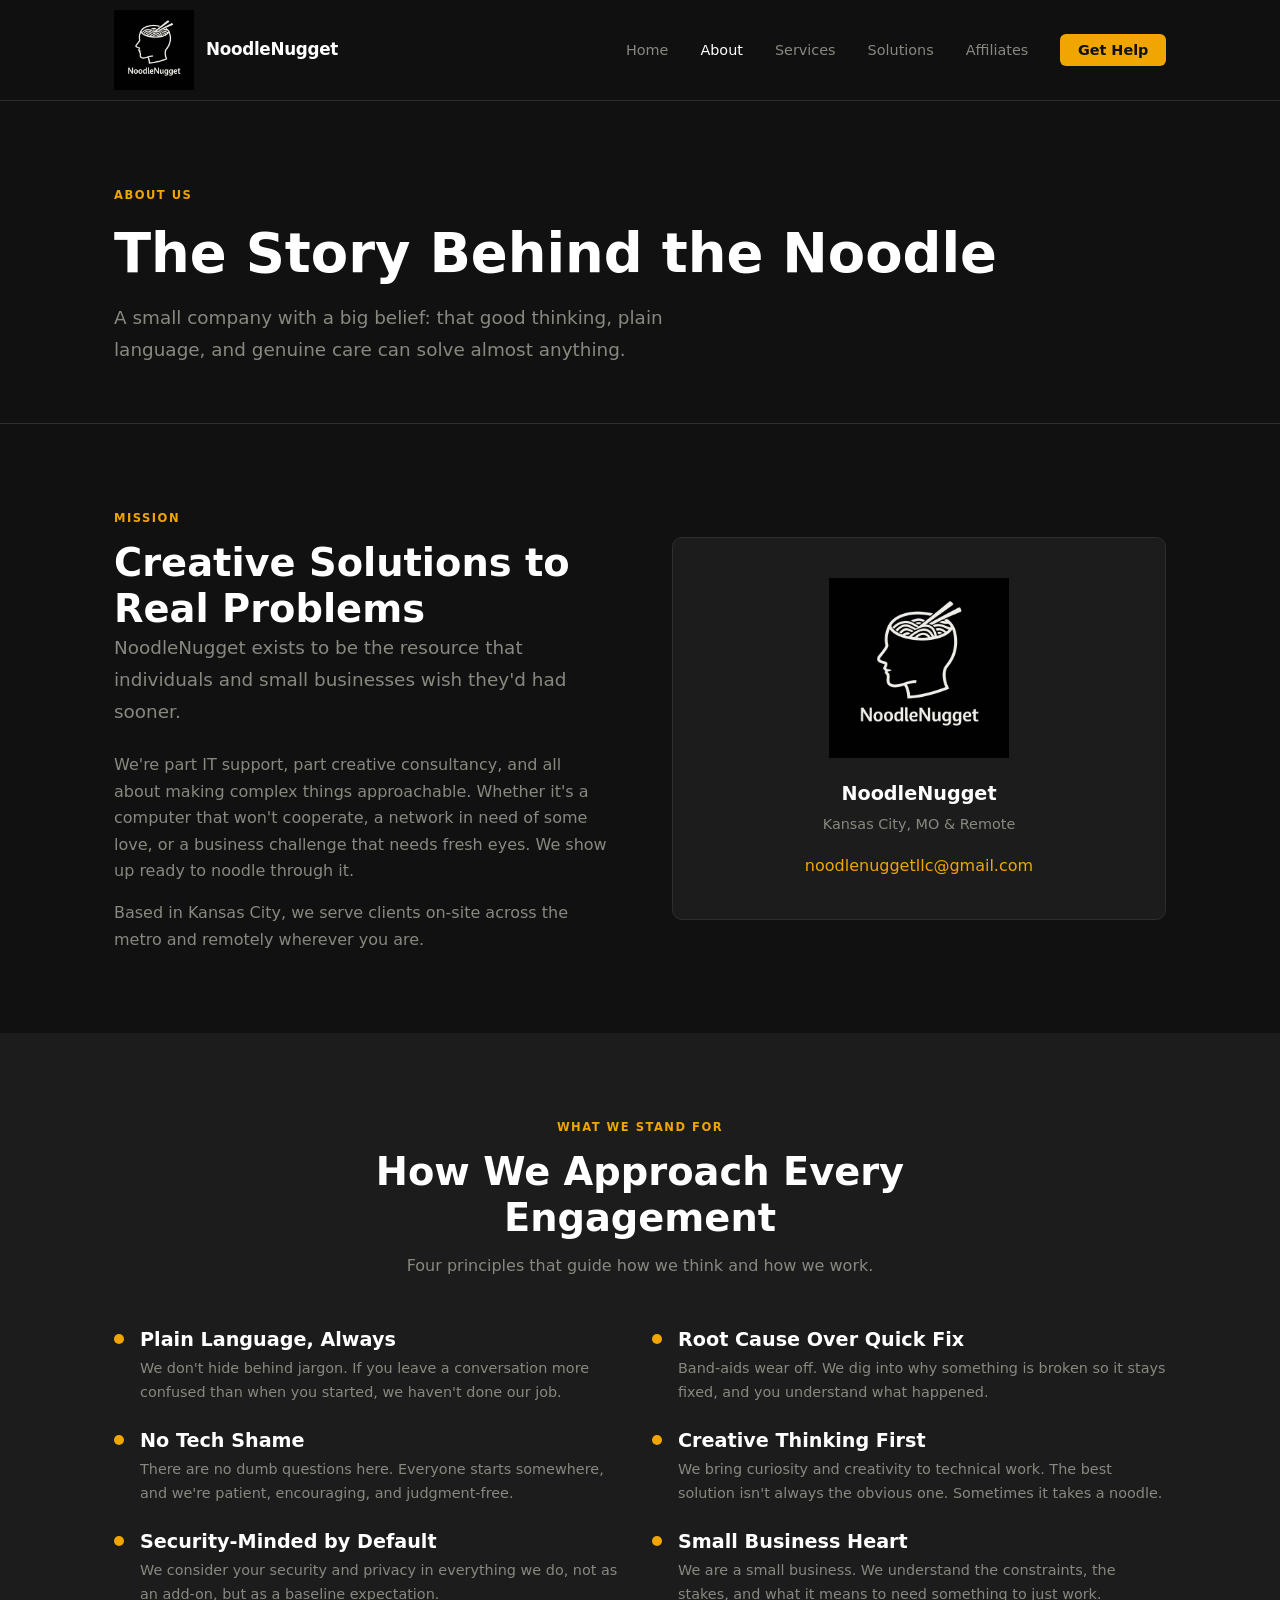
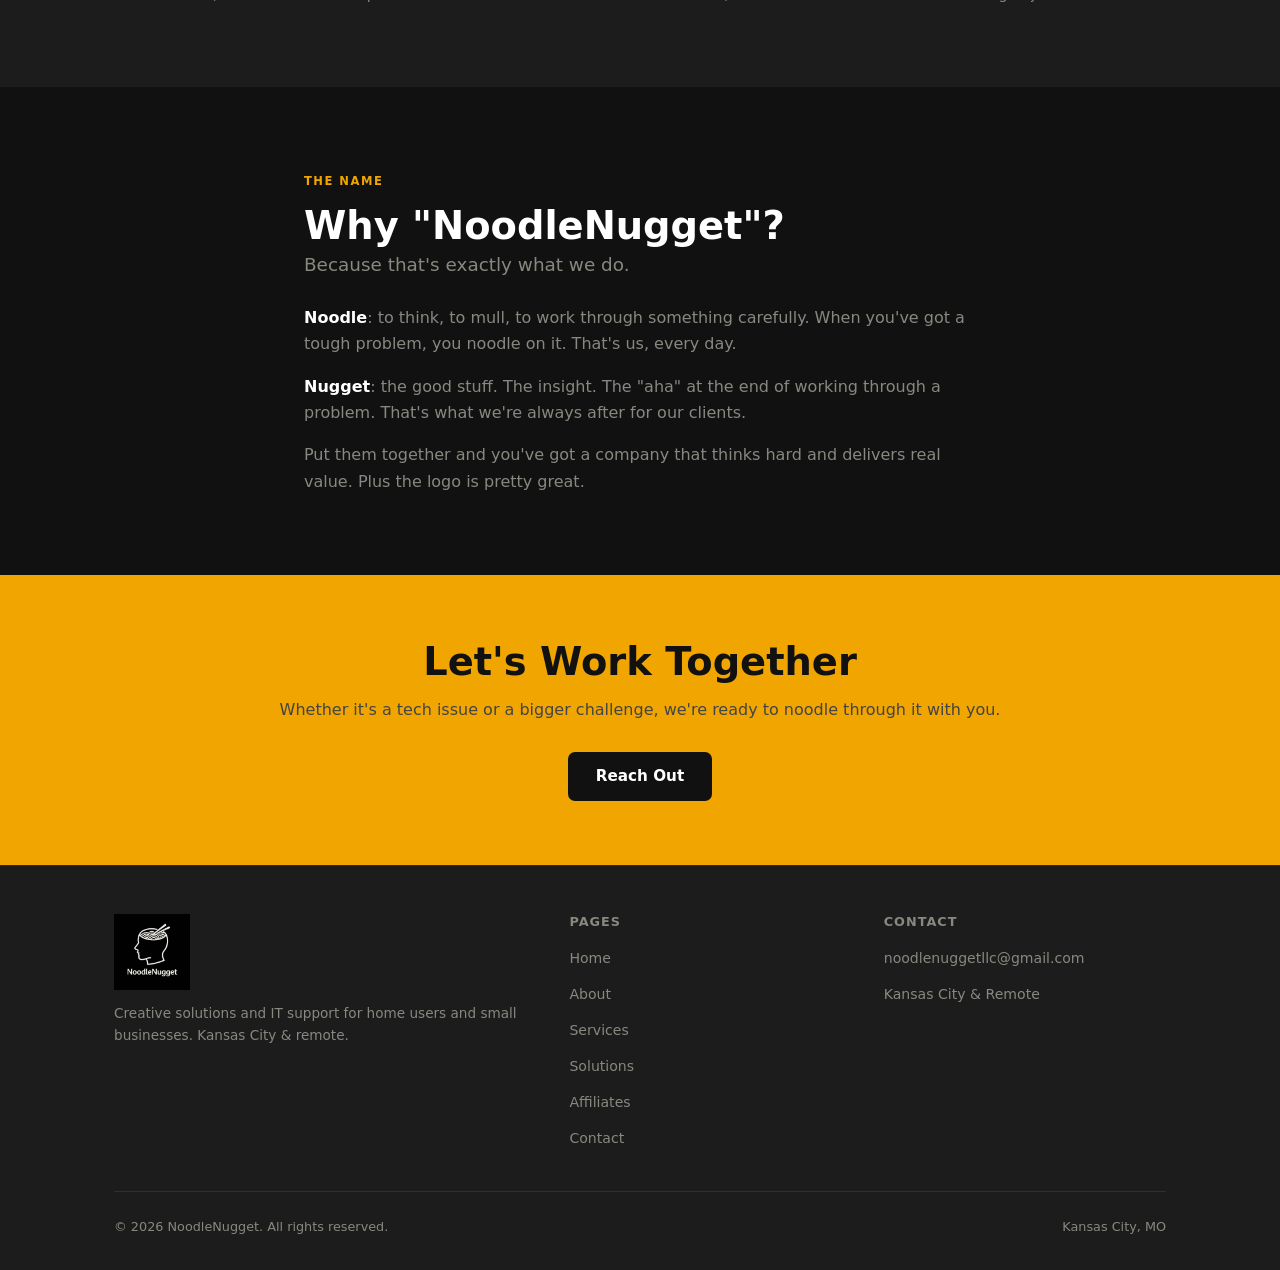
==== commit 9c8a3896: "Remove LLC from all business name references across site Co-Authored-By: Claude Sonnet 4.6 <noreply@" ====
--- a/about.html
+++ b/about.html
@@ -3,8 +3,8 @@
 <head>
   <meta charset="UTF-8" />
   <meta name="viewport" content="width=device-width, initial-scale=1.0" />
-  <title>About NoodleNugget LLC</title>
-  <meta name="description" content="Learn about NoodleNugget LLC, a Kansas City creative think tank and IT support company built on approachable expertise and real-world solutions." />
+  <title>About NoodleNugget</title>
+  <meta name="description" content="Learn about NoodleNugget, a Kansas City creative think tank and IT support company built on approachable expertise and real-world solutions." />
   <link rel="stylesheet" href="css/style.css" />
   <link rel="icon" href="assets/logo.png" />
 </head>
@@ -14,8 +14,8 @@
   <nav>
     <div class="nav-inner">
       <a href="index.html" class="nav-logo">
-        <img src="assets/logo.png" alt="NoodleNugget LLC logo" />
-        <span>NoodleNugget LLC</span>
+        <img src="assets/logo.png" alt="NoodleNugget logo" />
+        <span>NoodleNugget</span>
       </a>
       <button class="nav-toggle" onclick="toggleNav()" aria-label="Toggle menu">&#9776;</button>
       <ul class="nav-links" id="navLinks">
@@ -45,13 +45,13 @@
         <div>
           <span class="tag">Mission</span>
           <h2>Creative Solutions to Real Problems</h2>
-          <p class="lead" style="margin-bottom:1.5rem;">NoodleNugget LLC exists to be the resource that individuals and small businesses wish they'd had sooner.</p>
+          <p class="lead" style="margin-bottom:1.5rem;">NoodleNugget exists to be the resource that individuals and small businesses wish they'd had sooner.</p>
           <p style="color:var(--muted); margin-bottom:1rem;">We're part IT support, part creative consultancy, and all about making complex things approachable. Whether it's a computer that won't cooperate, a network in need of some love, or a business challenge that needs fresh eyes. We show up ready to noodle through it.</p>
           <p style="color:var(--muted);">Based in Kansas City, we serve clients on-site across the metro and remotely wherever you are.</p>
         </div>
         <div style="background:var(--surface); border:1px solid var(--border); border-radius:var(--radius); padding:2.5rem; text-align:center;">
-          <img src="assets/logo.png" alt="NoodleNugget LLC" style="height:180px; width:auto; margin:0 auto 1.5rem; filter:invert(1);" />
-          <h3 style="margin-bottom:0.5rem;">NoodleNugget LLC</h3>
+          <img src="assets/logo.png" alt="NoodleNugget" style="height:180px; width:auto; margin:0 auto 1.5rem; filter:invert(1);" />
+          <h3 style="margin-bottom:0.5rem;">NoodleNugget</h3>
           <p style="color:var(--muted); font-size:0.9rem;">Kansas City, MO &amp; Remote</p>
           <p style="margin-top:1rem;"><a href="mailto:noodlenuggetllc@gmail.com" style="color:var(--amber);">noodlenuggetllc@gmail.com</a></p>
         </div>
@@ -140,7 +140,7 @@
     <div class="container">
       <div class="footer-inner">
         <div class="footer-brand">
-          <img src="assets/logo.png" alt="NoodleNugget LLC" />
+          <img src="assets/logo.png" alt="NoodleNugget" />
           <p>Creative solutions and IT support for home users and small businesses. Kansas City &amp; remote.</p>
         </div>
         <div class="footer-col">
@@ -163,7 +163,7 @@
         </div>
       </div>
       <div class="footer-bottom">
-        <span>&copy; 2026 NoodleNugget LLC. All rights reserved.</span>
+        <span>&copy; 2026 NoodleNugget. All rights reserved.</span>
         <span>Kansas City, MO</span>
       </div>
     </div>
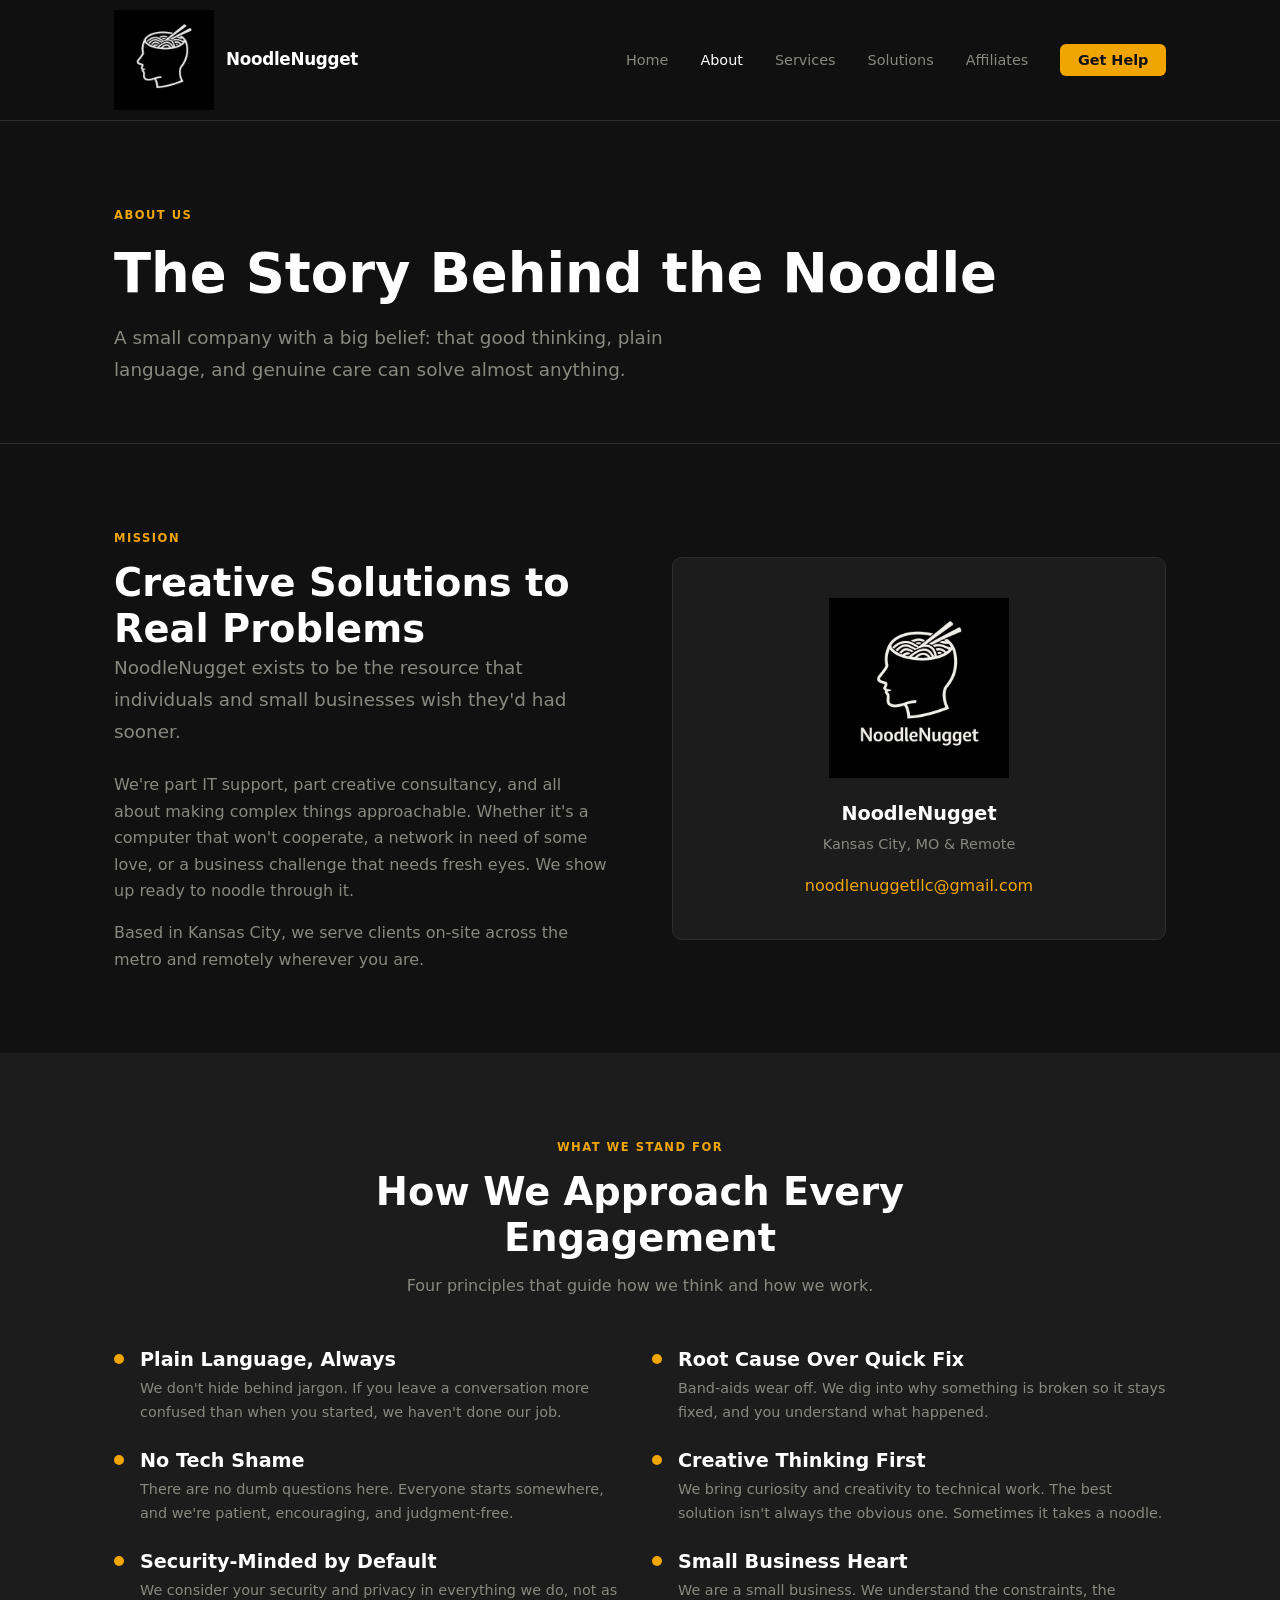
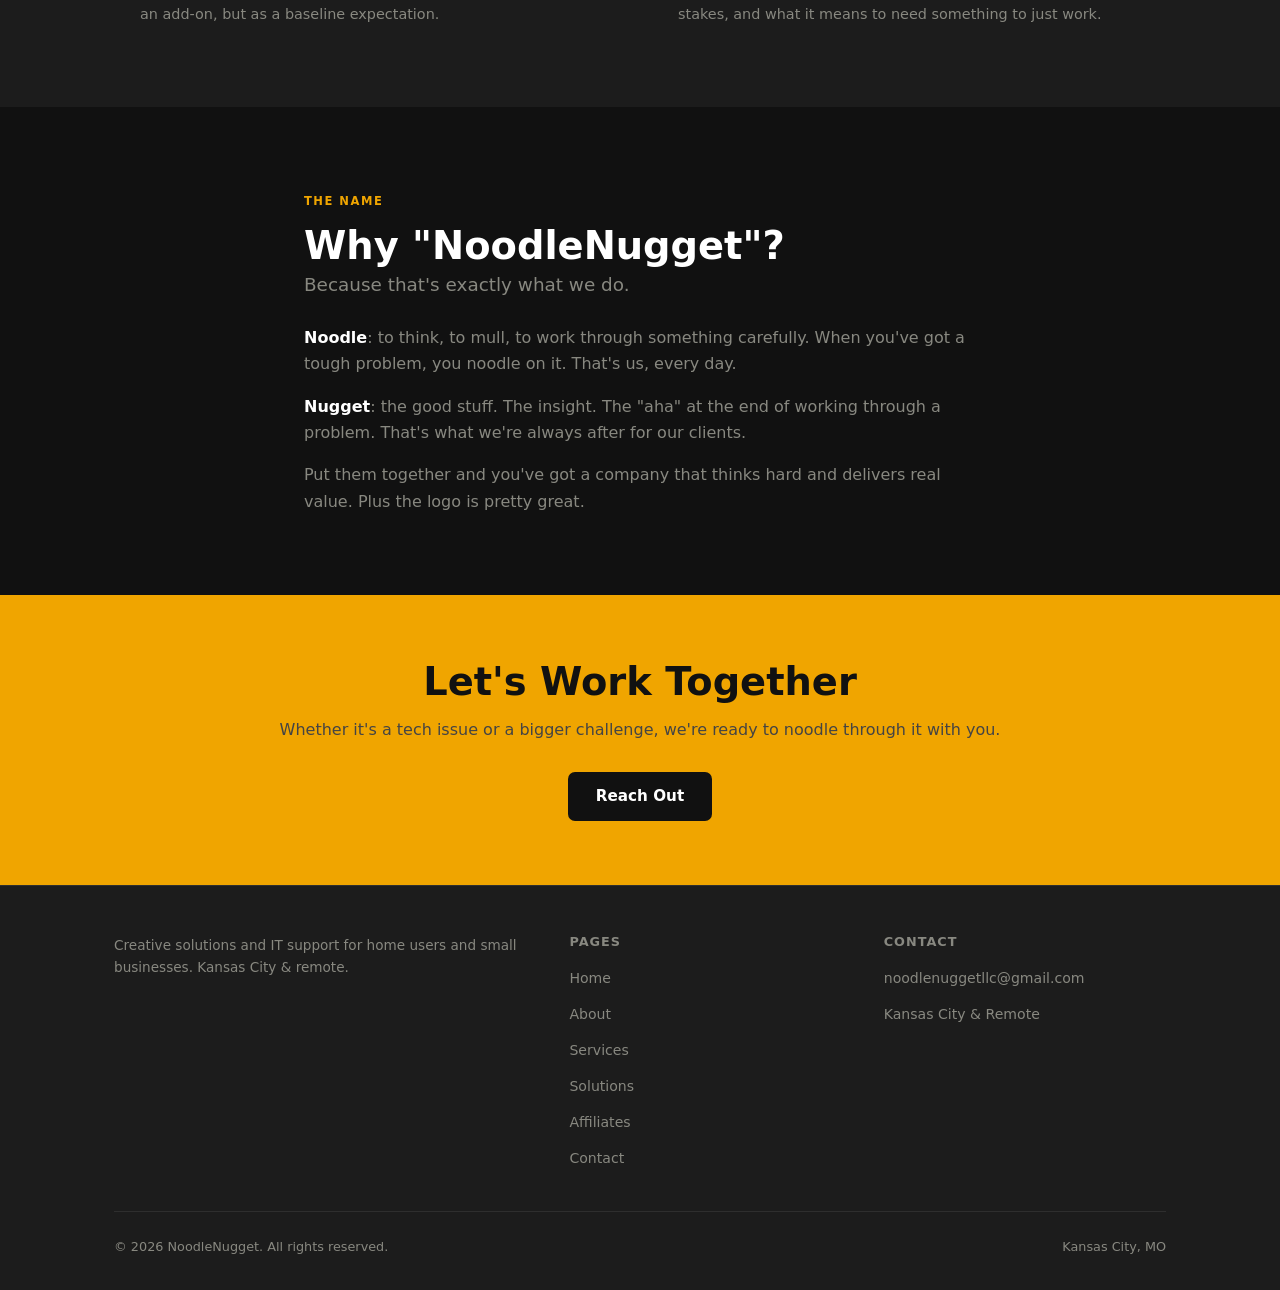
==== commit 25b8bd99: "Use icon-only logo in nav, remove footer logos, increase nav logo size 25% Nav now uses logo_blank.p" ====
--- a/about.html
+++ b/about.html
@@ -14,7 +14,7 @@
   <nav>
     <div class="nav-inner">
       <a href="index.html" class="nav-logo">
-        <img src="assets/logo.png" alt="NoodleNugget logo" />
+        <img src="assets/logo_blank.png" alt="NoodleNugget logo" />
         <span>NoodleNugget</span>
       </a>
       <button class="nav-toggle" onclick="toggleNav()" aria-label="Toggle menu">&#9776;</button>
@@ -140,7 +140,6 @@
     <div class="container">
       <div class="footer-inner">
         <div class="footer-brand">
-          <img src="assets/logo.png" alt="NoodleNugget" />
           <p>Creative solutions and IT support for home users and small businesses. Kansas City &amp; remote.</p>
         </div>
         <div class="footer-col">
--- a/css/style.css
+++ b/css/style.css
@@ -143,7 +143,7 @@
   display: flex;
   align-items: center;
   justify-content: space-between;
-  height: 100px;
+  height: 120px;
   max-width: var(--max-w);
   margin: 0 auto;
   padding: 0 1.5rem;
@@ -157,7 +157,7 @@
 }
 
 .nav-logo img {
-  height: 80px;
+  height: 100px;
   width: auto;
   filter: invert(1);
 }
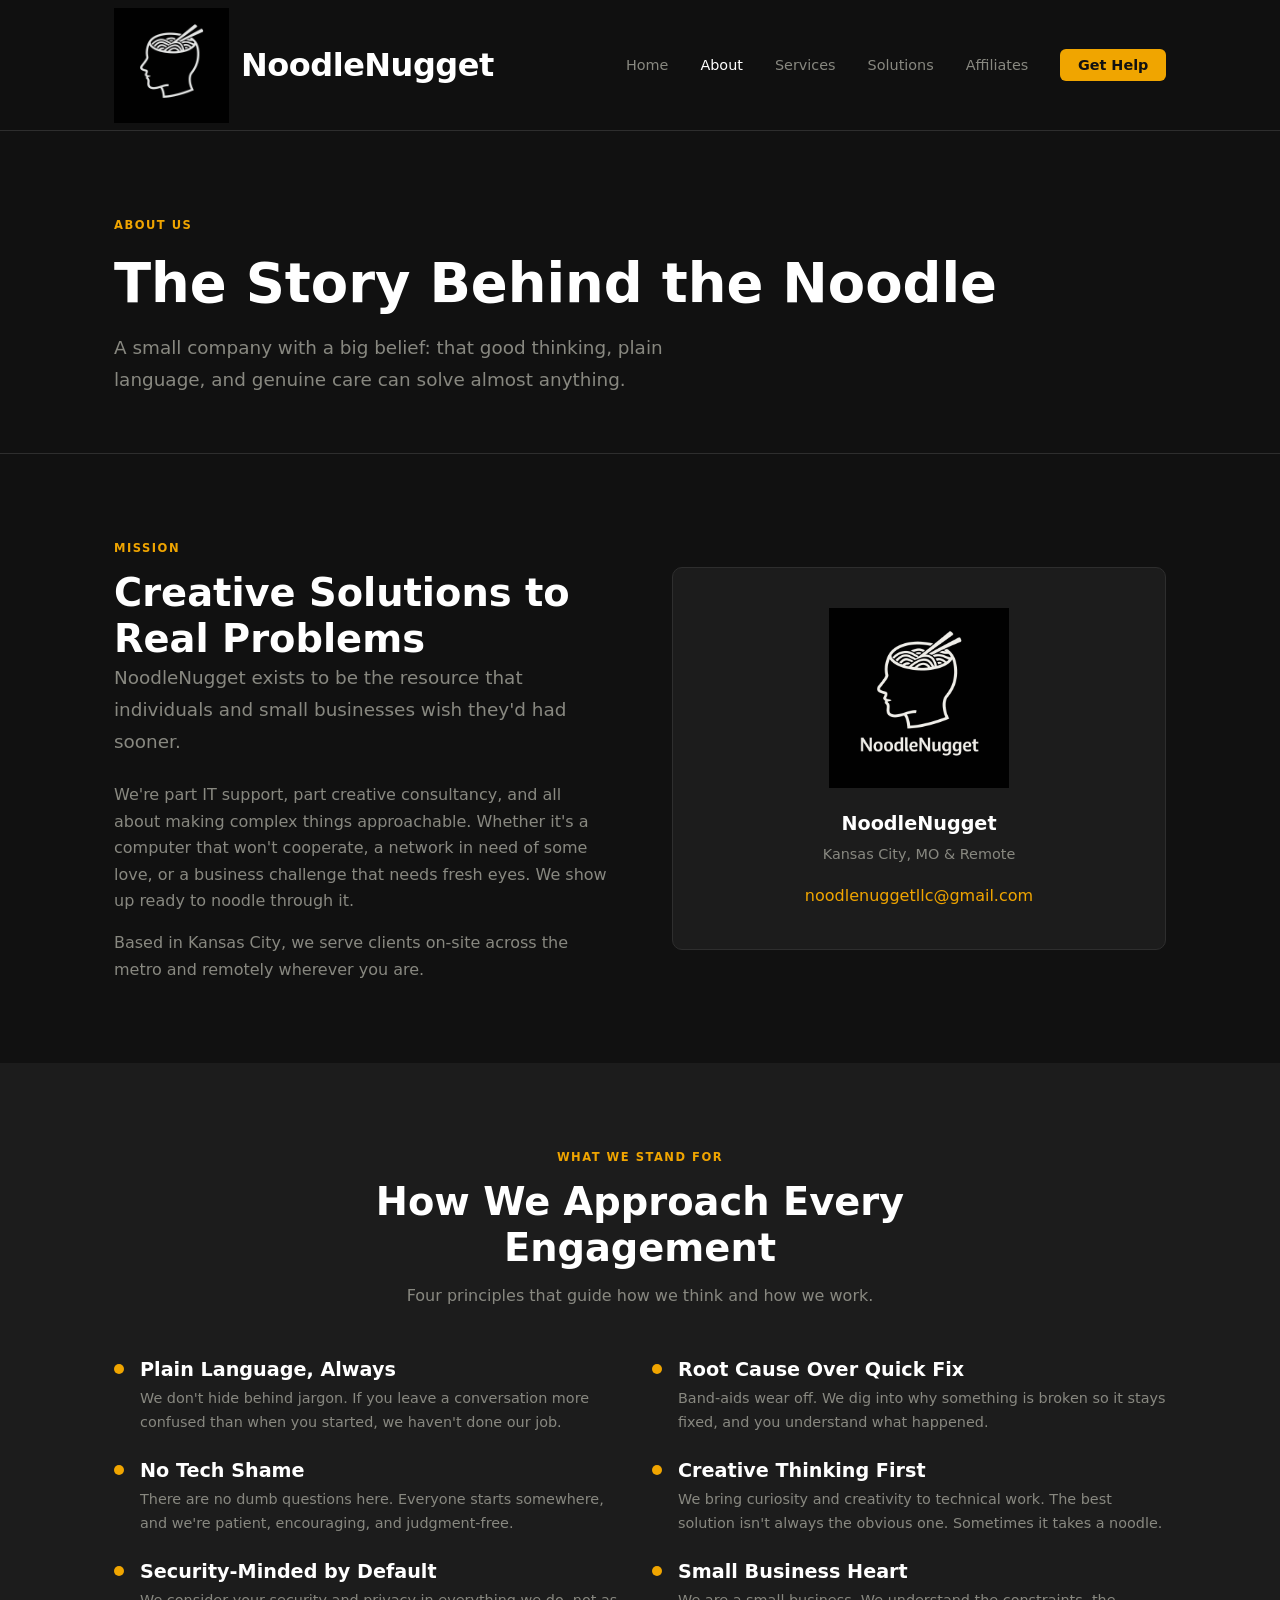
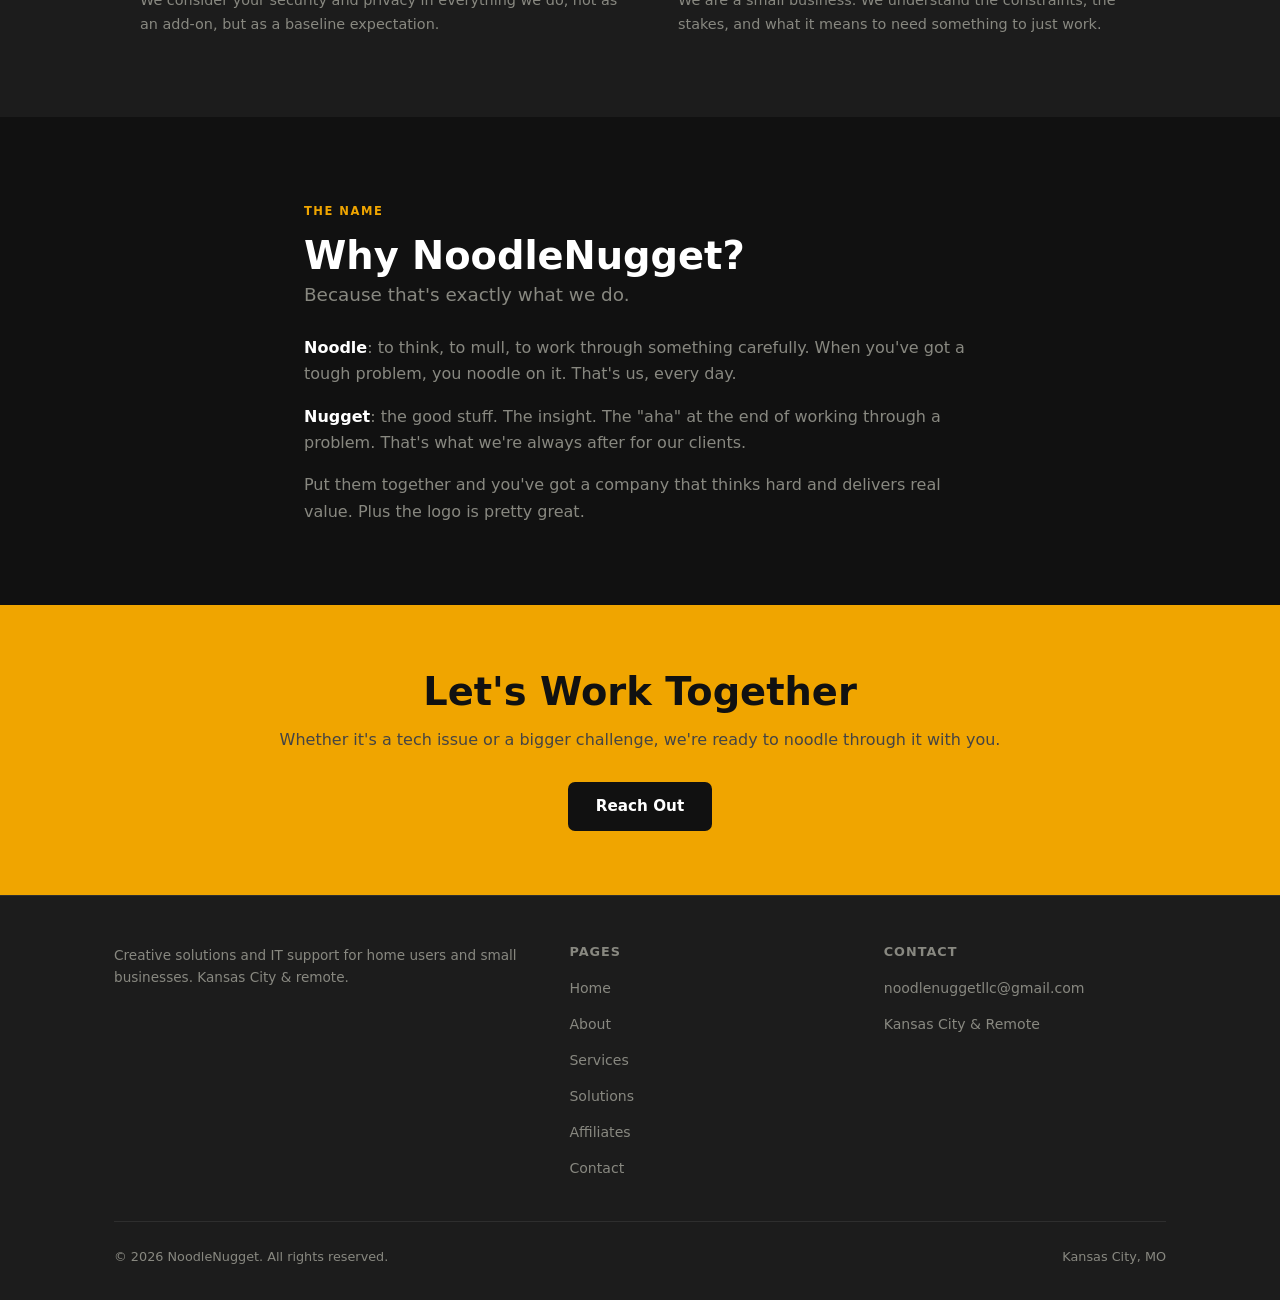
==== commit ed97abab: "Remove quotes from Why NoodleNugget heading on about page Co-Authored-By: Claude Sonnet 4.6 <noreply" ====
--- a/about.html
+++ b/about.html
@@ -118,7 +118,7 @@
   <section class="section">
     <div class="container" style="max-width:720px;">
       <span class="tag">The Name</span>
-      <h2>Why "NoodleNugget"?</h2>
+      <h2>Why NoodleNugget?</h2>
       <p class="lead" style="margin-bottom:1.5rem;">Because that's exactly what we do.</p>
       <p style="color:var(--muted); margin-bottom:1rem;"><strong style="color:var(--white);">Noodle</strong>: to think, to mull, to work through something carefully. When you've got a tough problem, you noodle on it. That's us, every day.</p>
       <p style="color:var(--muted); margin-bottom:1rem;"><strong style="color:var(--white);">Nugget</strong>: the good stuff. The insight. The "aha" at the end of working through a problem. That's what we're always after for our clients.</p>
--- a/css/style.css
+++ b/css/style.css
@@ -143,7 +143,7 @@
   display: flex;
   align-items: center;
   justify-content: space-between;
-  height: 120px;
+  height: 130px;
   max-width: var(--max-w);
   margin: 0 auto;
   padding: 0 1.5rem;
@@ -157,16 +157,16 @@
 }
 
 .nav-logo img {
-  height: 100px;
+  height: 115px;
   width: auto;
   filter: invert(1);
 }
 
 .nav-logo span {
   font-weight: 700;
-  font-size: 1.05rem;
+  font-size: 2rem;
   color: var(--white);
-  letter-spacing: -0.3px;
+  letter-spacing: -0.5px;
 }
 
 .nav-links {
